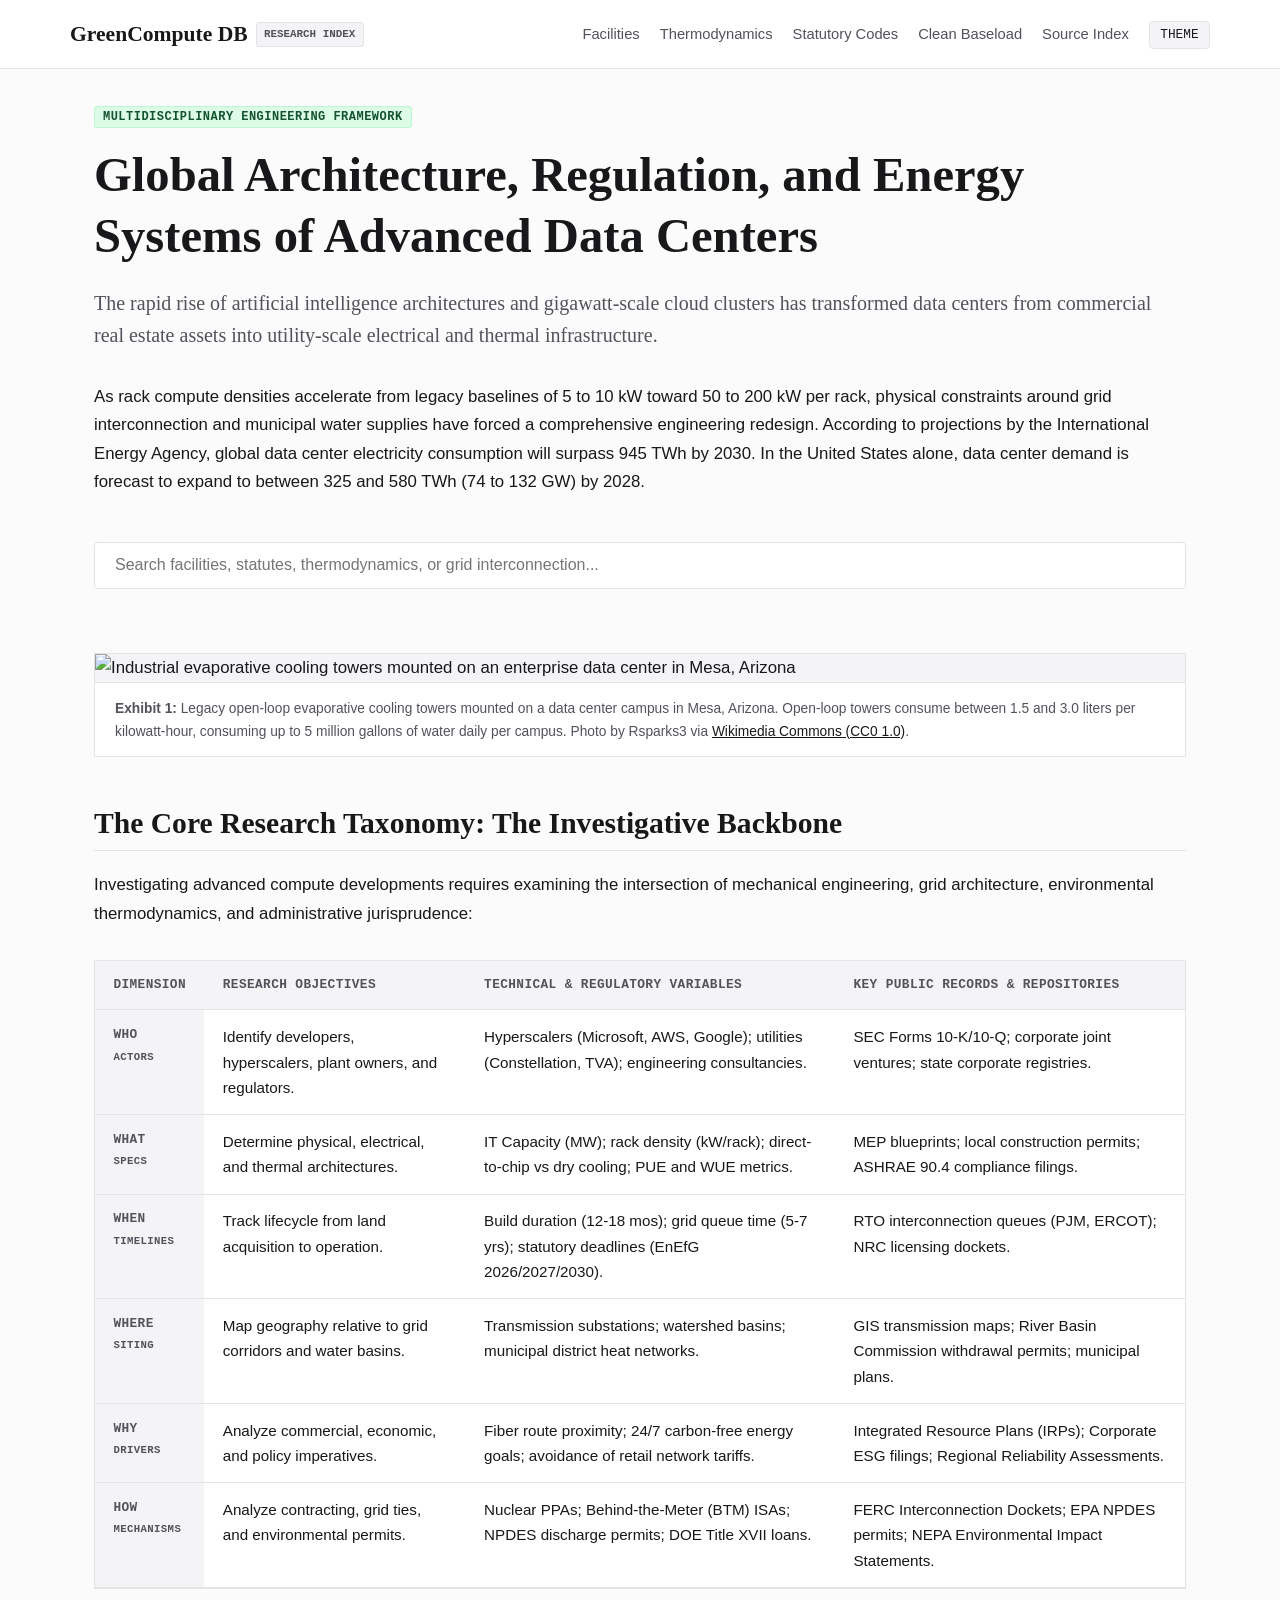
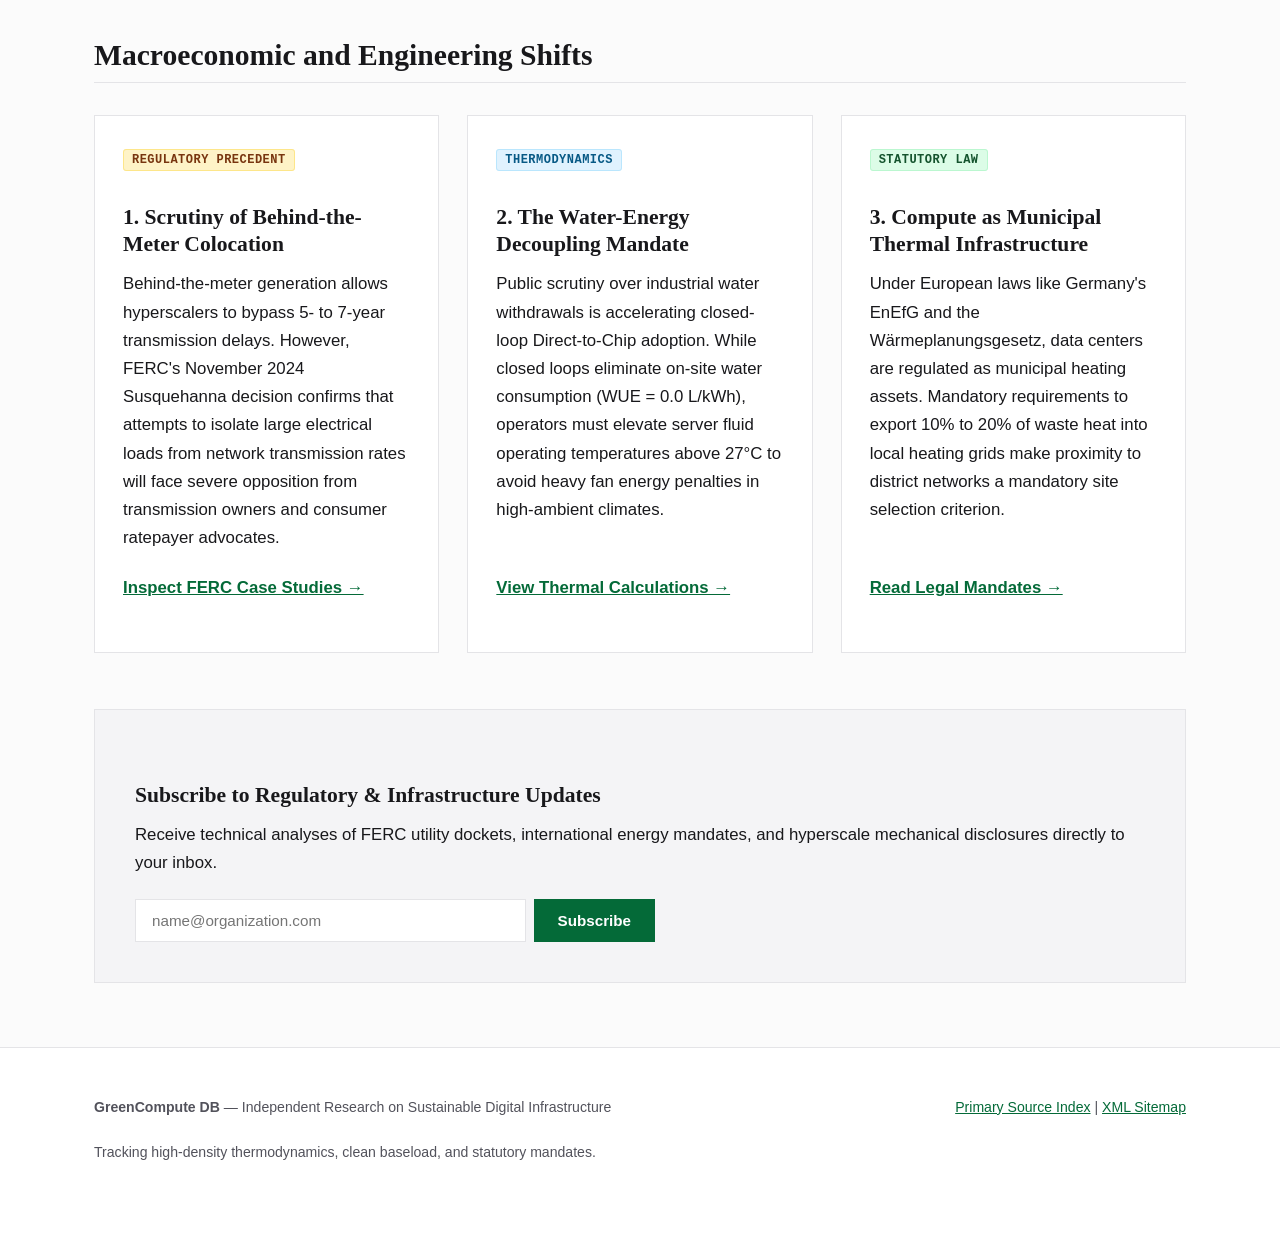
==== site/index.html @ 7fe13e4c "Import Gemini session 533c4962a18148c1: full transcript, code blocks, reconstructed site, evaluation" ====
<!DOCTYPE html>
<html lang="en">
<head>
  <meta charset="UTF-8">
  <meta name="viewport" content="width=device-width, initial-scale=1.0">
  <title>GreenCompute Research: Decarbonized Compute & Closed-Loop Benchmark</title>
  <meta name="description" content="Independent multidisciplinary research benchmark analyzing zero-water direct-to-chip cooling, renewable baseload PPAs, and statutory energy codes.">
  <link rel="canonical" href="https://sustainable-dc.pages.dev/">
  <link rel="stylesheet" href="styles.css">
  <script>
    (function(){
      const t = localStorage.getItem('theme') || (window.matchMedia('(prefers-color-scheme: dark)').matches ? 'dark' : 'light');
      document.documentElement.setAttribute('data-theme', t);
    })();
  </script>
</head>
<body>

  <header class="masthead">
    <div class="container masthead-inner">
      <a href="index.html" class="brand">GreenCompute DB <span class="brand-tag">Research Index</span></a>
      <nav class="main-nav">
        <ul>
          <li><a href="facilities.html">Facilities</a></li>
          <li><a href="cooling-tech.html">Thermodynamics</a></li>
          <li><a href="regulations.html">Statutory Codes</a></li>
          <li><a href="baseload-nuclear.html">Clean Baseload</a></li>
          <li><a href="sources.html">Source Index</a></li>
          <li><button class="theme-toggle-btn" id="theme-btn" aria-label="Toggle Theme">THEME</button></li>
        </ul>
      </nav>
    </div>
  </header>

  <main class="container">
    <section style="margin-top: 2rem;">
      <span class="badge badge-green">Multidisciplinary Engineering Framework</span>
      <h1>Global Architecture, Regulation, and Energy Systems of Advanced Data Centers</h1>
      <p class="lead">The rapid rise of artificial intelligence architectures and gigawatt-scale cloud clusters has transformed data centers from commercial real estate assets into utility-scale electrical and thermal infrastructure.</p>
      <p>As rack compute densities accelerate from legacy baselines of 5 to 10 kW toward 50 to 200 kW per rack, physical constraints around grid interconnection and municipal water supplies have forced a comprehensive engineering redesign. According to projections by the International Energy Agency, global data center electricity consumption will surpass 945 TWh by 2030. In the United States alone, data center demand is forecast to expand to between 325 and 580 TWh (74 to 132 GW) by 2028.</p>
    </section>

    <!-- Instant Client-Side Topic Search -->
    <input type="search" id="quick-search" class="search-input" placeholder="Search facilities, statutes, thermodynamics, or grid interconnection...">

    <!-- Exhibit 1: Verified Cooling Tower -->
    <figure class="media-figure">
      <img src="https://upload.wikimedia.org/wikipedia/commons/thumb/c/cf/Data_center_cooling_tower.jpg/1024px-Data_center_cooling_tower.jpg" alt="Industrial evaporative cooling towers mounted on an enterprise data center in Mesa, Arizona" loading="lazy">
      <figcaption class="media-caption">
        <strong>Exhibit 1:</strong> Legacy open-loop evaporative cooling towers mounted on a data center campus in Mesa, Arizona. Open-loop towers consume between 1.5 and 3.0 liters per kilowatt-hour, consuming up to 5 million gallons of water daily per campus. Photo by Rsparks3 via <a href="https://commons.wikimedia.org/wiki/File:Data_center_cooling_tower.jpg" target="_blank" rel="noopener">Wikimedia Commons (CC0 1.0)</a>.
      </figcaption>
    </figure>

    <h2>The Core Research Taxonomy: The Investigative Backbone</h2>
    <p>Investigating advanced compute developments requires examining the intersection of mechanical engineering, grid architecture, environmental thermodynamics, and administrative jurisprudence:</p>

    <div class="table-wrap">
      <table>
        <thead>
          <tr>
            <th scope="col">Dimension</th>
            <th scope="col">Research Objectives</th>
            <th scope="col">Technical & Regulatory Variables</th>
            <th scope="col">Key Public Records & Repositories</th>
          </tr>
        </thead>
        <tbody>
          <tr>
            <th scope="row"><strong>Who</strong><br><small>Actors</small></th>
            <td>Identify developers, hyperscalers, plant owners, and regulators.</td>
            <td>Hyperscalers (Microsoft, AWS, Google); utilities (Constellation, TVA); engineering consultancies.</td>
            <td>SEC Forms 10-K/10-Q; corporate joint ventures; state corporate registries.</td>
          </tr>
          <tr>
            <th scope="row"><strong>What</strong><br><small>Specs</small></th>
            <td>Determine physical, electrical, and thermal architectures.</td>
            <td>IT Capacity (MW); rack density (kW/rack); direct-to-chip vs dry cooling; PUE and WUE metrics.</td>
            <td>MEP blueprints; local construction permits; ASHRAE 90.4 compliance filings.</td>
          </tr>
          <tr>
            <th scope="row"><strong>When</strong><br><small>Timelines</small></th>
            <td>Track lifecycle from land acquisition to operation.</td>
            <td>Build duration (12-18 mos); grid queue time (5-7 yrs); statutory deadlines (EnEfG 2026/2027/2030).</td>
            <td>RTO interconnection queues (PJM, ERCOT); NRC licensing dockets.</td>
          </tr>
          <tr>
            <th scope="row"><strong>Where</strong><br><small>Siting</small></th>
            <td>Map geography relative to grid corridors and water basins.</td>
            <td>Transmission substations; watershed basins; municipal district heat networks.</td>
            <td>GIS transmission maps; River Basin Commission withdrawal permits; municipal plans.</td>
          </tr>
          <tr>
            <th scope="row"><strong>Why</strong><br><small>Drivers</small></th>
            <td>Analyze commercial, economic, and policy imperatives.</td>
            <td>Fiber route proximity; 24/7 carbon-free energy goals; avoidance of retail network tariffs.</td>
            <td>Integrated Resource Plans (IRPs); Corporate ESG filings; Regional Reliability Assessments.</td>
          </tr>
          <tr>
            <th scope="row"><strong>How</strong><br><small>Mechanisms</small></th>
            <td>Analyze contracting, grid ties, and environmental permits.</td>
            <td>Nuclear PPAs; Behind-the-Meter (BTM) ISAs; NPDES discharge permits; DOE Title XVII loans.</td>
            <td>FERC Interconnection Dockets; EPA NPDES permits; NEPA Environmental Impact Statements.</td>
          </tr>
        </tbody>
      </table>
    </div>

    <h2>Macroeconomic and Engineering Shifts</h2>
    <div class="editorial-grid" id="searchable-cards">
      <article class="article-card">
        <div>
          <span class="badge badge-amber">Regulatory Precedent</span>
          <h3>1. Scrutiny of Behind-the-Meter Colocation</h3>
          <p>Behind-the-meter generation allows hyperscalers to bypass 5- to 7-year transmission delays. However, FERC's November 2024 Susquehanna decision confirms that attempts to isolate large electrical loads from network transmission rates will face severe opposition from transmission owners and consumer ratepayer advocates.</p>
        </div>
        <p><a href="baseload-nuclear.html" style="color: var(--primary); font-weight: 600;">Inspect FERC Case Studies →</a></p>
      </article>

      <article class="article-card">
        <div>
          <span class="badge badge-blue">Thermodynamics</span>
          <h3>2. The Water-Energy Decoupling Mandate</h3>
          <p>Public scrutiny over industrial water withdrawals is accelerating closed-loop Direct-to-Chip adoption. While closed loops eliminate on-site water consumption (WUE = 0.0 L/kWh), operators must elevate server fluid operating temperatures above 27°C to avoid heavy fan energy penalties in high-ambient climates.</p>
        </div>
        <p><a href="cooling-tech.html" style="color: var(--primary); font-weight: 600;">View Thermal Calculations →</a></p>
      </article>

      <article class="article-card">
        <div>
          <span class="badge badge-green">Statutory Law</span>
          <h3>3. Compute as Municipal Thermal Infrastructure</h3>
          <p>Under European laws like Germany's EnEfG and the Wärmeplanungsgesetz, data centers are regulated as municipal heating assets. Mandatory requirements to export 10% to 20% of waste heat into local heating grids make proximity to district networks a mandatory site selection criterion.</p>
        </div>
        <p><a href="regulations.html" style="color: var(--primary); font-weight: 600;">Read Legal Mandates →</a></p>
      </article>
    </div>

    <section class="signup-box">
      <h3>Subscribe to Regulatory & Infrastructure Updates</h3>
      <p>Receive technical analyses of FERC utility dockets, international energy mandates, and hyperscale mechanical disclosures directly to your inbox.</p>
      <form id="newsletter-form" class="signup-flex">
        <input type="hidden" name="source" value="index_hero">
        <input type="email" id="subscriber-email" class="signup-input" placeholder="name@organization.com" required>
        <button type="submit" id="subscribe-btn" class="signup-btn">Subscribe</button>
      </form>
      <p id="form-msg" style="display: none; margin-top: 0.75rem; font-family: var(--font-mono); font-size: 0.85rem;"></p>
    </section>
  </main>

  <footer class="mastfoot">
    <div class="container" style="display: flex; justify-content: space-between; flex-wrap: wrap; gap: 2rem;">
      <div>
        <p><strong>GreenCompute DB</strong> — Independent Research on Sustainable Digital Infrastructure</p>
        <p>Tracking high-density thermodynamics, clean baseload, and statutory mandates.</p>
      </div>
      <div>
        <p><a href="sources.html" style="color: var(--primary);">Primary Source Index</a> | <a href="sitemap.xml" style="color: var(--primary);">XML Sitemap</a></p>
      </div>
    </div>
  </footer>

  <script>
    // Theme Engine
    const themeBtn = document.getElementById('theme-btn');
    themeBtn.addEventListener('click', () => {
      const nextTheme = document.documentElement.getAttribute('data-theme') === 'dark' ? 'light' : 'dark';
      document.documentElement.setAttribute('data-theme', nextTheme);
      localStorage.setItem('theme', nextTheme);
    });

    // Realtime Search
    document.getElementById('quick-search').addEventListener('input', (e) => {
      const q = e.target.value.toLowerCase();
      document.querySelectorAll('#searchable-cards article').forEach(card => {
        card.style.display = card.innerText.toLowerCase().includes(q) ? 'flex' : 'none';
      });
    });

    // Form Submitter
    const form = document.getElementById('newsletter-form');
    const msgEl = document.getElementById('form-msg');
    const btn = document.getElementById('subscribe-btn');

    form.addEventListener('submit', async (e) => {
      e.preventDefault();
      btn.disabled = true;
      btn.innerText = 'Submitting...';
      msgEl.style.display = 'none';

      try {
        const res = await fetch('/api/subscribe', {
          method: 'POST',
          headers: { 'Content-Type': 'application/json' },
          body: JSON.stringify({ email: document.getElementById('subscriber-email').value, source: 'index' })
        });
        const data = await res.json();
        msgEl.style.display = 'block';
        msgEl.style.color = data.success ? 'var(--primary)' : 'red';
        msgEl.innerText = data.message;
        if (data.success) form.reset();
      } catch (err) {
        msgEl.style.display = 'block';
        msgEl.style.color = 'red';
        msgEl.innerText = 'Network error communicating with Cloudflare edge worker.';
      } finally {
        btn.disabled = false;
        btn.innerText = 'Subscribe';
      }
    });
  </script>
</body>
</html>
---- site/styles.css ----
:root {
  --font-serif: "Charter", "Bitstream Charter", "Sitka Text", Cambria, Georgia, serif;
  --font-sans: -apple-system, BlinkMacSystemFont, "Segoe UI", Roboto, "Helvetica Neue", Arial, sans-serif;
  --font-mono: ui-monospace, "SF Mono", Menlo, Consolas, monospace;
  
  --bg-canvas: #fbfbfb;
  --bg-surface: #ffffff;
  --bg-subtle: #f4f4f6;
  --border-color: #e4e4e7;
  
  --text-main: #18181b;
  --text-muted: #52525b;
  --primary: #046a38;
  --primary-hover: #03542c;
  
  --shadow-sm: 0 1px 2px 0 rgb(0 0 0 / 0.05);
}

[data-theme="dark"] {
  --bg-canvas: #0a0a0c;
  --bg-surface: #141418;
  --bg-subtle: #1c1c22;
  --border-color: #27272f;
  
  --text-main: #f4f4f5;
  --text-muted: #a1a1aa;
  --primary: #22c55e;
  --primary-hover: #4ade80;
}

*, *::before, *::after { box-sizing: border-box; margin: 0; padding: 0; }
body { font-family: var(--font-sans); background-color: var(--bg-canvas); color: var(--text-main); line-height: 1.68; font-size: 1.05rem; }
.container { width: 100%; max-width: 1140px; margin: 0 auto; padding: 0 1.5rem; }

header.masthead { border-bottom: 1px solid var(--border-color); background-color: var(--bg-surface); position: sticky; top: 0; z-index: 100; }
.masthead-inner { display: flex; justify-content: space-between; align-items: center; padding: 1rem 0; }
.brand { font-family: var(--font-serif); font-size: 1.35rem; font-weight: 700; color: var(--text-main); text-decoration: none; display: flex; align-items: center; gap: 0.5rem; }
.brand-tag { font-family: var(--font-mono); font-size: 0.68rem; text-transform: uppercase; background: var(--bg-subtle); padding: 0.15rem 0.45rem; border-radius: 3px; color: var(--text-muted); border: 1px solid var(--border-color); }

nav.main-nav ul { display: flex; list-style: none; gap: 1.25rem; align-items: center; }
nav.main-nav a { color: var(--text-muted); text-decoration: none; font-size: 0.92rem; font-weight: 500; }
nav.main-nav a:hover, nav.main-nav a.active { color: var(--text-main); font-weight: 600; }

.theme-toggle-btn { background: var(--bg-subtle); border: 1px solid var(--border-color); border-radius: 4px; color: var(--text-main); cursor: pointer; padding: 0.35rem 0.65rem; font-size: 0.8rem; font-family: var(--font-mono); }

h1, h2, h3, h4 { font-family: var(--font-serif); color: var(--text-main); line-height: 1.25; }
h1 { font-size: clamp(2.2rem, 3.8vw, 3.1rem); font-weight: 700; margin: 1rem 0 1.25rem; }
h2 { font-size: 1.85rem; font-weight: 700; margin: 3rem 0 1.25rem; padding-bottom: 0.5rem; border-bottom: 1px solid var(--border-color); }
h3 { font-size: 1.35rem; font-weight: 600; margin: 2rem 0 0.75rem; }
p { margin-bottom: 1.35rem; }
.lead { font-size: 1.25rem; line-height: 1.6; color: var(--text-muted); margin-bottom: 2rem; font-family: var(--font-serif); }

.badge { font-family: var(--font-mono); font-size: 0.75rem; font-weight: 600; text-transform: uppercase; letter-spacing: 0.04em; padding: 0.2rem 0.5rem; border-radius: 3px; border: 1px solid transparent; }
.badge-green { background: #dcfce7; color: #14532d; border-color: #bbf7d0; }
.badge-blue { background: #e0f2fe; color: #075985; border-color: #bae6fd; }
.badge-amber { background: #fef3c7; color: #78350f; border-color: #fde68a; }

[data-theme="dark"] .badge-green { background: #052e16; color: #86efac; border-color: #14532d; }
[data-theme="dark"] .badge-blue { background: #082f49; color: #7dd3fc; border-color: #0c4a6e; }
[data-theme="dark"] .badge-amber { background: #451a03; color: #fde68a; border-color: #78350f; }

.table-wrap { overflow-x: auto; margin: 2rem 0 2.5rem; border: 1px solid var(--border-color); background: var(--bg-surface); }
table { width: 100%; border-collapse: collapse; text-align: left; font-size: 0.95rem; }
th, td { padding: 0.85rem 1.15rem; border-bottom: 1px solid var(--border-color); vertical-align: top; }
th { font-family: var(--font-mono); font-size: 0.8rem; text-transform: uppercase; letter-spacing: 0.03em; background-color: var(--bg-subtle); color: var(--text-muted); }
tbody tr:hover { background-color: var(--bg-subtle); }

figure.media-figure { margin: 2.5rem 0; border: 1px solid var(--border-color); background: var(--bg-surface); }
figure.media-figure img { width: 100%; height: auto; max-height: 480px; object-fit: cover; display: block; background-color: var(--bg-subtle); }
figcaption.media-caption { padding: 0.85rem 1.25rem; font-size: 0.86rem; color: var(--text-muted); border-top: 1px solid var(--border-color); background: var(--bg-surface); }
figcaption.media-caption a { color: var(--text-main); text-decoration: underline; }

.editorial-grid { display: grid; grid-template-columns: repeat(auto-fit, minmax(320px, 1fr)); gap: 1.75rem; margin: 2rem 0; }
.article-card { background: var(--bg-surface); border: 1px solid var(--border-color); padding: 1.75rem; display: flex; flex-direction: column; justify-content: space-between; }

/* Semantic CSS Mathematical Formula Box */
.formula-container { background: var(--bg-surface); border: 1px solid var(--border-color); padding: 1.75rem; margin: 2rem 0; display: flex; flex-direction: column; gap: 1.25rem; }
.formula-row { display: flex; align-items: center; gap: 1rem; font-family: var(--font-serif); font-size: 1.2rem; flex-wrap: wrap; }
.formula-name { font-weight: 700; min-width: 80px; font-family: var(--font-mono); color: var(--primary); }
.fraction { display: inline-flex; flex-direction: column; vertical-align: middle; text-align: center; padding: 0 0.5rem; }
.numerator { border-bottom: 2px solid var(--text-main); padding-bottom: 4px; font-size: 1rem; }
.denominator { padding-top: 4px; font-size: 1rem; }

.tool-box { border: 1px solid var(--border-color); background: var(--bg-surface); padding: 2.25rem; margin: 2.5rem 0; }
.slider-unit { margin-bottom: 1.5rem; }
.slider-unit label { display: flex; justify-content: space-between; font-family: var(--font-mono); font-size: 0.9rem; margin-bottom: 0.5rem; font-weight: 600; }
input[type="range"] { width: 100%; accent-color: var(--primary); }
.tool-metrics { display: grid; grid-template-columns: repeat(auto-fit, minmax(200px, 1fr)); gap: 1.25rem; border-top: 1px solid var(--border-color); padding-top: 1.5rem; margin-top: 1.5rem; }
.metric-card { background: var(--bg-subtle); padding: 1.25rem; border-left: 2px solid var(--primary); }
.metric-num { font-family: var(--font-mono); font-size: 1.85rem; font-weight: 700; color: var(--text-main); display: block; }
.metric-desc { font-size: 0.85rem; color: var(--text-muted); }

.search-input { width: 100%; padding: 0.85rem 1.25rem; border: 1px solid var(--border-color); border-radius: 4px; background: var(--bg-surface); color: var(--text-main); font-size: 1rem; margin: 1.5rem 0; font-family: var(--font-sans); }
.signup-box { background: var(--bg-subtle); border: 1px solid var(--border-color); padding: 2.5rem; margin: 3.5rem 0; }
.signup-flex { display: flex; gap: 0.5rem; max-width: 520px; margin-top: 1.25rem; }
.signup-input { flex-grow: 1; padding: 0.75rem 1rem; border: 1px solid var(--border-color); background: var(--bg-surface); color: var(--text-main); font-size: 0.95rem; }
.signup-btn { padding: 0.75rem 1.5rem; background: var(--primary); color: #ffffff; border: none; font-weight: 600; cursor: pointer; font-size: 0.95rem; }
.signup-btn:hover { background: var(--primary-hover); }

footer.mastfoot { border-top: 1px solid var(--border-color); background: var(--bg-surface); padding: 3rem 0; margin-top: 4rem; font-size: 0.88rem; color: var(--text-muted); }
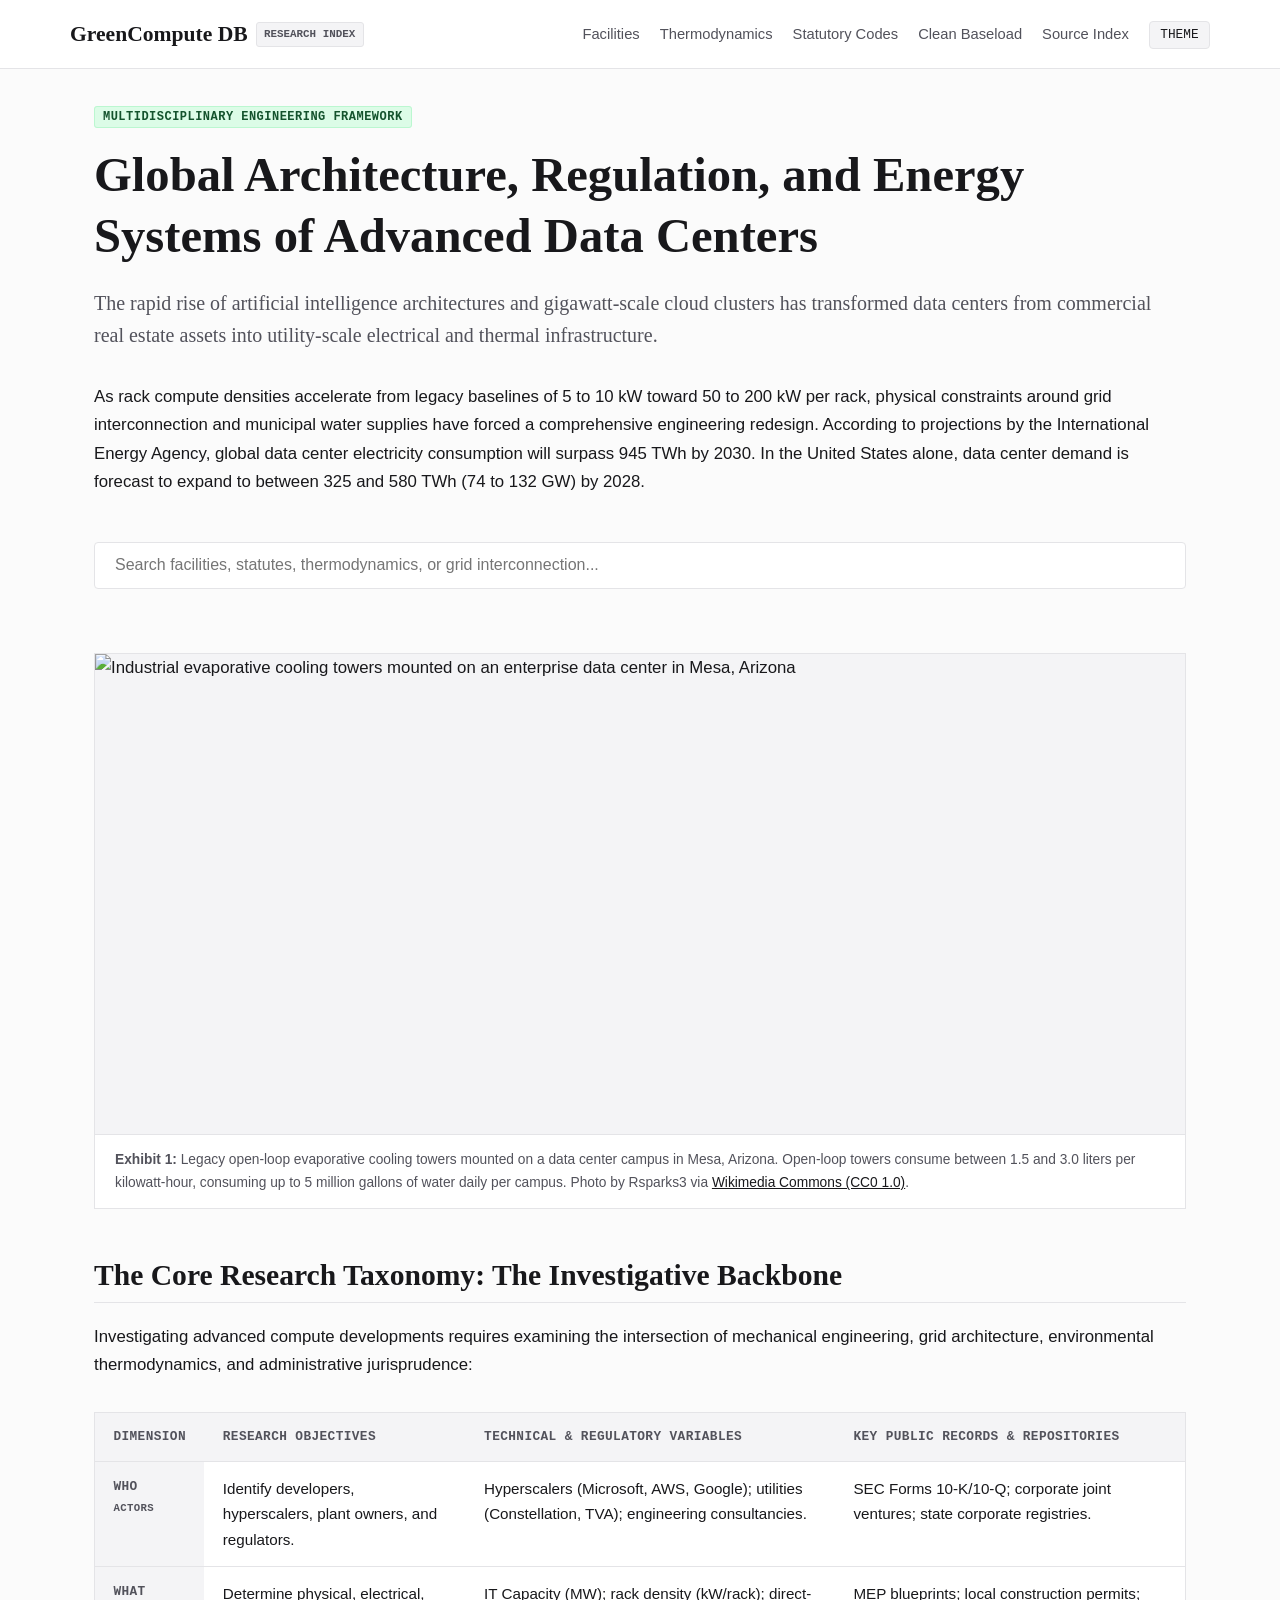
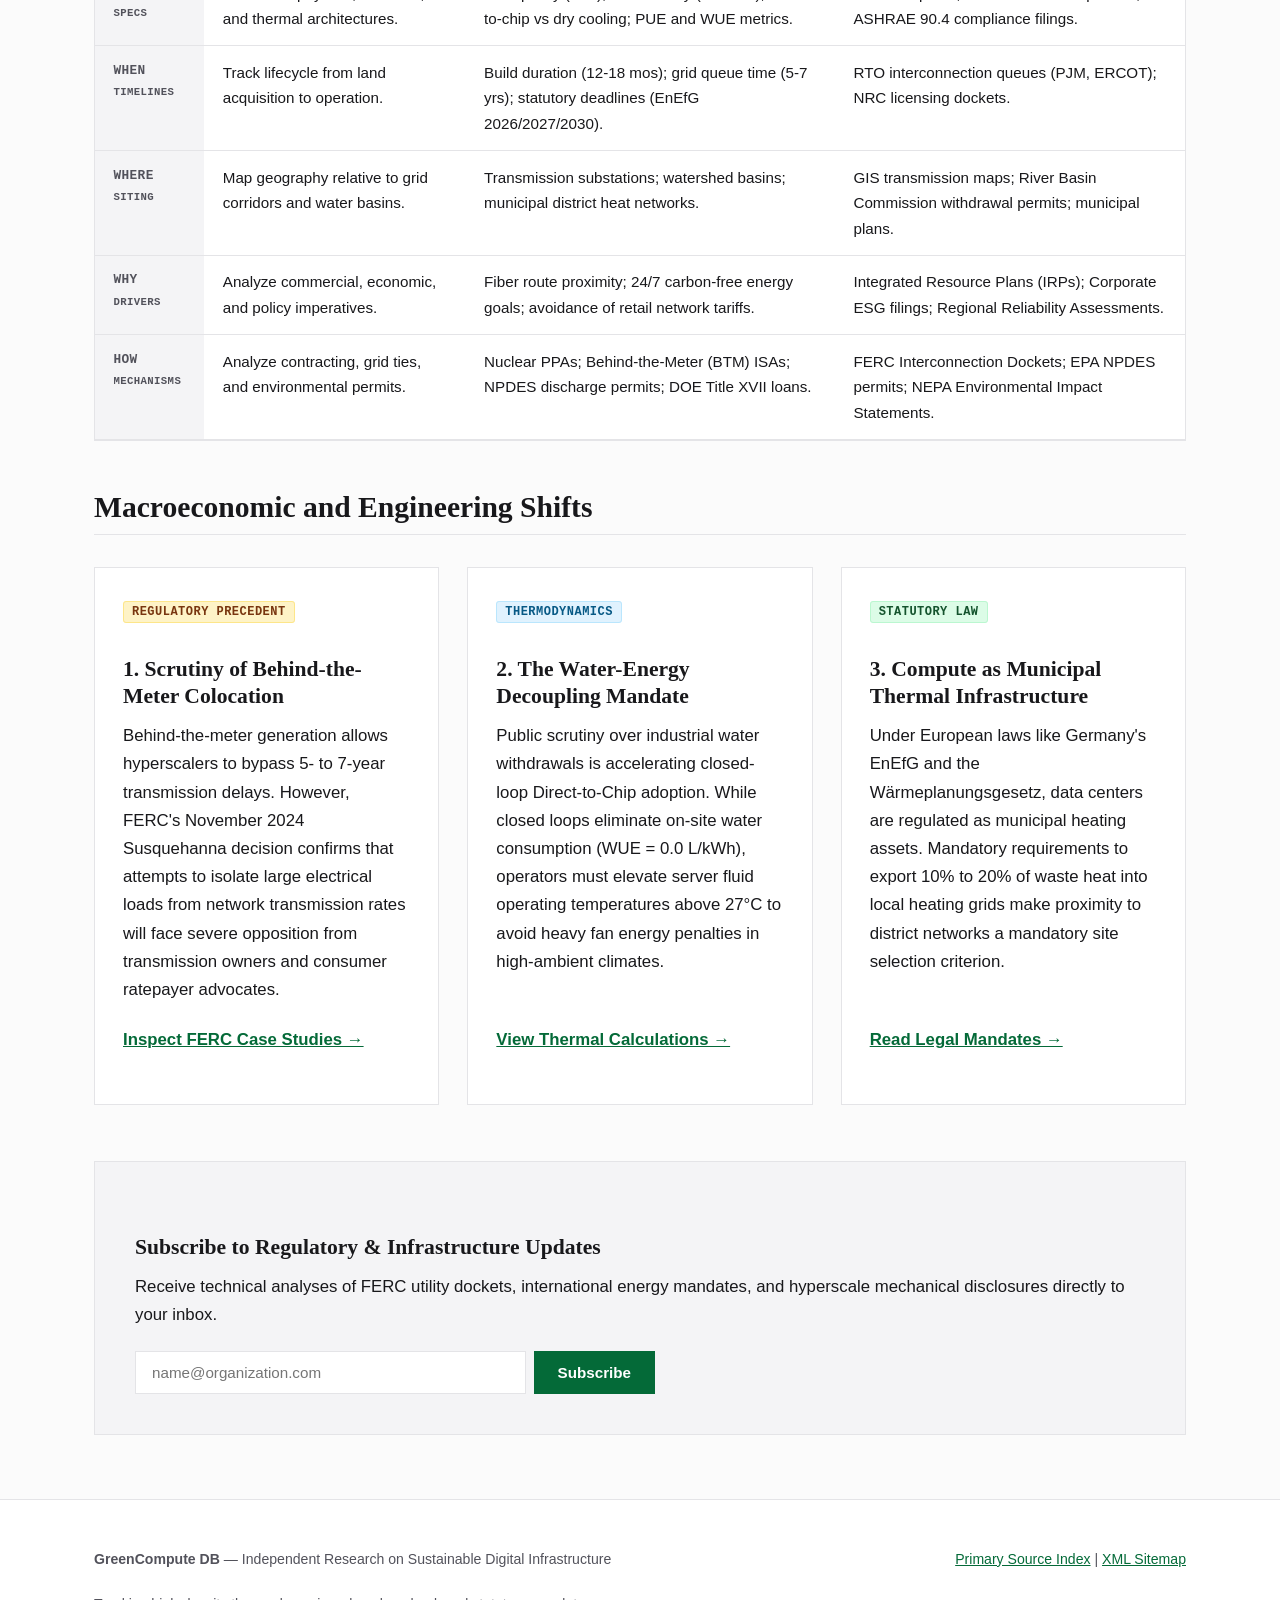
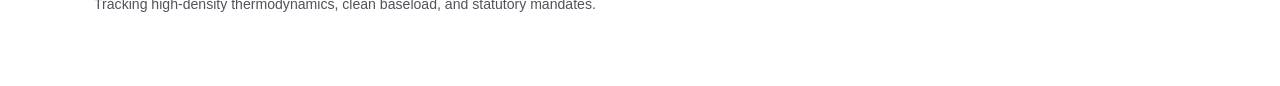
==== commit 21f48105: "Re-evaluation pass: fix broken Wikimedia images, canonical domain, feed.xml, footer newsletters, JSO" ====
--- a/site/index.html
+++ b/site/index.html
@@ -5,8 +5,39 @@
   <meta name="viewport" content="width=device-width, initial-scale=1.0">
   <title>GreenCompute Research: Decarbonized Compute & Closed-Loop Benchmark</title>
   <meta name="description" content="Independent multidisciplinary research benchmark analyzing zero-water direct-to-chip cooling, renewable baseload PPAs, and statutory energy codes.">
-  <link rel="canonical" href="https://sustainable-dc.pages.dev/">
+  <link rel="canonical" href="https://greencompute-site.travis-097.workers.dev/">
+  <link rel="alternate" type="application/rss+xml" title="GreenCompute Research Feed" href="/feed.xml">
+  <meta property="og:type" content="website">
+  <meta property="og:title" content="GreenCompute Research: Decarbonized Compute & Closed-Loop Benchmark">
+  <meta property="og:description" content="Independent multidisciplinary research benchmark analyzing zero-water direct-to-chip cooling, renewable baseload PPAs, and statutory energy codes.">
+  <meta property="og:url" content="https://greencompute-site.travis-097.workers.dev/">
+  <meta name="twitter:card" content="summary">
   <link rel="stylesheet" href="styles.css">
+  <script type="application/ld+json">
+  {
+    "@context": "https://schema.org",
+    "@type": "WebSite",
+    "name": "GreenCompute DB",
+    "url": "https://greencompute-site.travis-097.workers.dev/",
+    "description": "Independent multidisciplinary research benchmark analyzing zero-water direct-to-chip cooling, renewable baseload PPAs, and statutory energy codes.",
+    "publisher": {
+      "@type": "Organization",
+      "name": "GreenCompute Research",
+      "url": "https://greencompute-site.travis-097.workers.dev/"
+    }
+  }
+  </script>
+  <script type="application/ld+json">
+  {
+    "@context": "https://schema.org",
+    "@type": "TechArticle",
+    "headline": "Global Architecture, Regulation, and Energy Systems of Advanced Data Centers",
+    "datePublished": "2026-09-02",
+    "description": "Independent research on decarbonized digital infrastructure: zero-water cooling, renewable baseload, and statutory energy codes.",
+    "mainEntityOfPage": "https://greencompute-site.travis-097.workers.dev/",
+    "publisher": { "@type": "Organization", "name": "GreenCompute Research" }
+  }
+  </script>
   <script>
     (function(){
       const t = localStorage.getItem('theme') || (window.matchMedia('(prefers-color-scheme: dark)').matches ? 'dark' : 'light');
@@ -45,7 +76,7 @@
 
     <!-- Exhibit 1: Verified Cooling Tower -->
     <figure class="media-figure">
-      <img src="https://upload.wikimedia.org/wikipedia/commons/thumb/c/cf/Data_center_cooling_tower.jpg/1024px-Data_center_cooling_tower.jpg" alt="Industrial evaporative cooling towers mounted on an enterprise data center in Mesa, Arizona" loading="lazy">
+      <img src="https://upload.wikimedia.org/wikipedia/commons/thumb/2/25/Data_center_cooling_tower.jpg/1280px-Data_center_cooling_tower.jpg" alt="Industrial evaporative cooling towers mounted on an enterprise data center in Mesa, Arizona" loading="lazy" width="1280" height="960">
       <figcaption class="media-caption">
         <strong>Exhibit 1:</strong> Legacy open-loop evaporative cooling towers mounted on a data center campus in Mesa, Arizona. Open-loop towers consume between 1.5 and 3.0 liters per kilowatt-hour, consuming up to 5 million gallons of water daily per campus. Photo by Rsparks3 via <a href="https://commons.wikimedia.org/wiki/File:Data_center_cooling_tower.jpg" target="_blank" rel="noopener">Wikimedia Commons (CC0 1.0)</a>.
       </figcaption>
--- a/site/styles.css
+++ b/site/styles.css
@@ -97,4 +97,13 @@
 .signup-btn { padding: 0.75rem 1.5rem; background: var(--primary); color: #ffffff; border: none; font-weight: 600; cursor: pointer; font-size: 0.95rem; }
 .signup-btn:hover { background: var(--primary-hover); }
 
-footer.mastfoot { border-top: 1px solid var(--border-color); background: var(--bg-surface); padding: 3rem 0; margin-top: 4rem; font-size: 0.88rem; color: var(--text-muted); }+footer.mastfoot { border-top: 1px solid var(--border-color); background: var(--bg-surface); padding: 3rem 0; margin-top: 4rem; font-size: 0.88rem; color: var(--text-muted); }
+
+/* Footer newsletter (all pages) */
+.footer-signup { margin-top: 1.5rem; max-width: 520px; }
+.footer-signup label { display: block; margin-bottom: 0.5rem; color: var(--text-main); font-weight: 600; }
+.footer-signup-flex { display: flex; gap: 0.5rem; }
+.footer-signup .signup-input { flex-grow: 1; padding: 0.6rem 0.9rem; border: 1px solid var(--border-color); background: var(--bg-surface); color: var(--text-main); font-size: 0.9rem; }
+.footer-signup .signup-btn { padding: 0.6rem 1.2rem; background: var(--primary); color: #ffffff; border: none; font-weight: 600; cursor: pointer; font-size: 0.9rem; }
+.footer-signup .signup-btn:hover { background: var(--primary-hover); }
+.footer-msg { display: block; margin-top: 0.6rem; font-family: var(--font-mono); font-size: 0.8rem; }
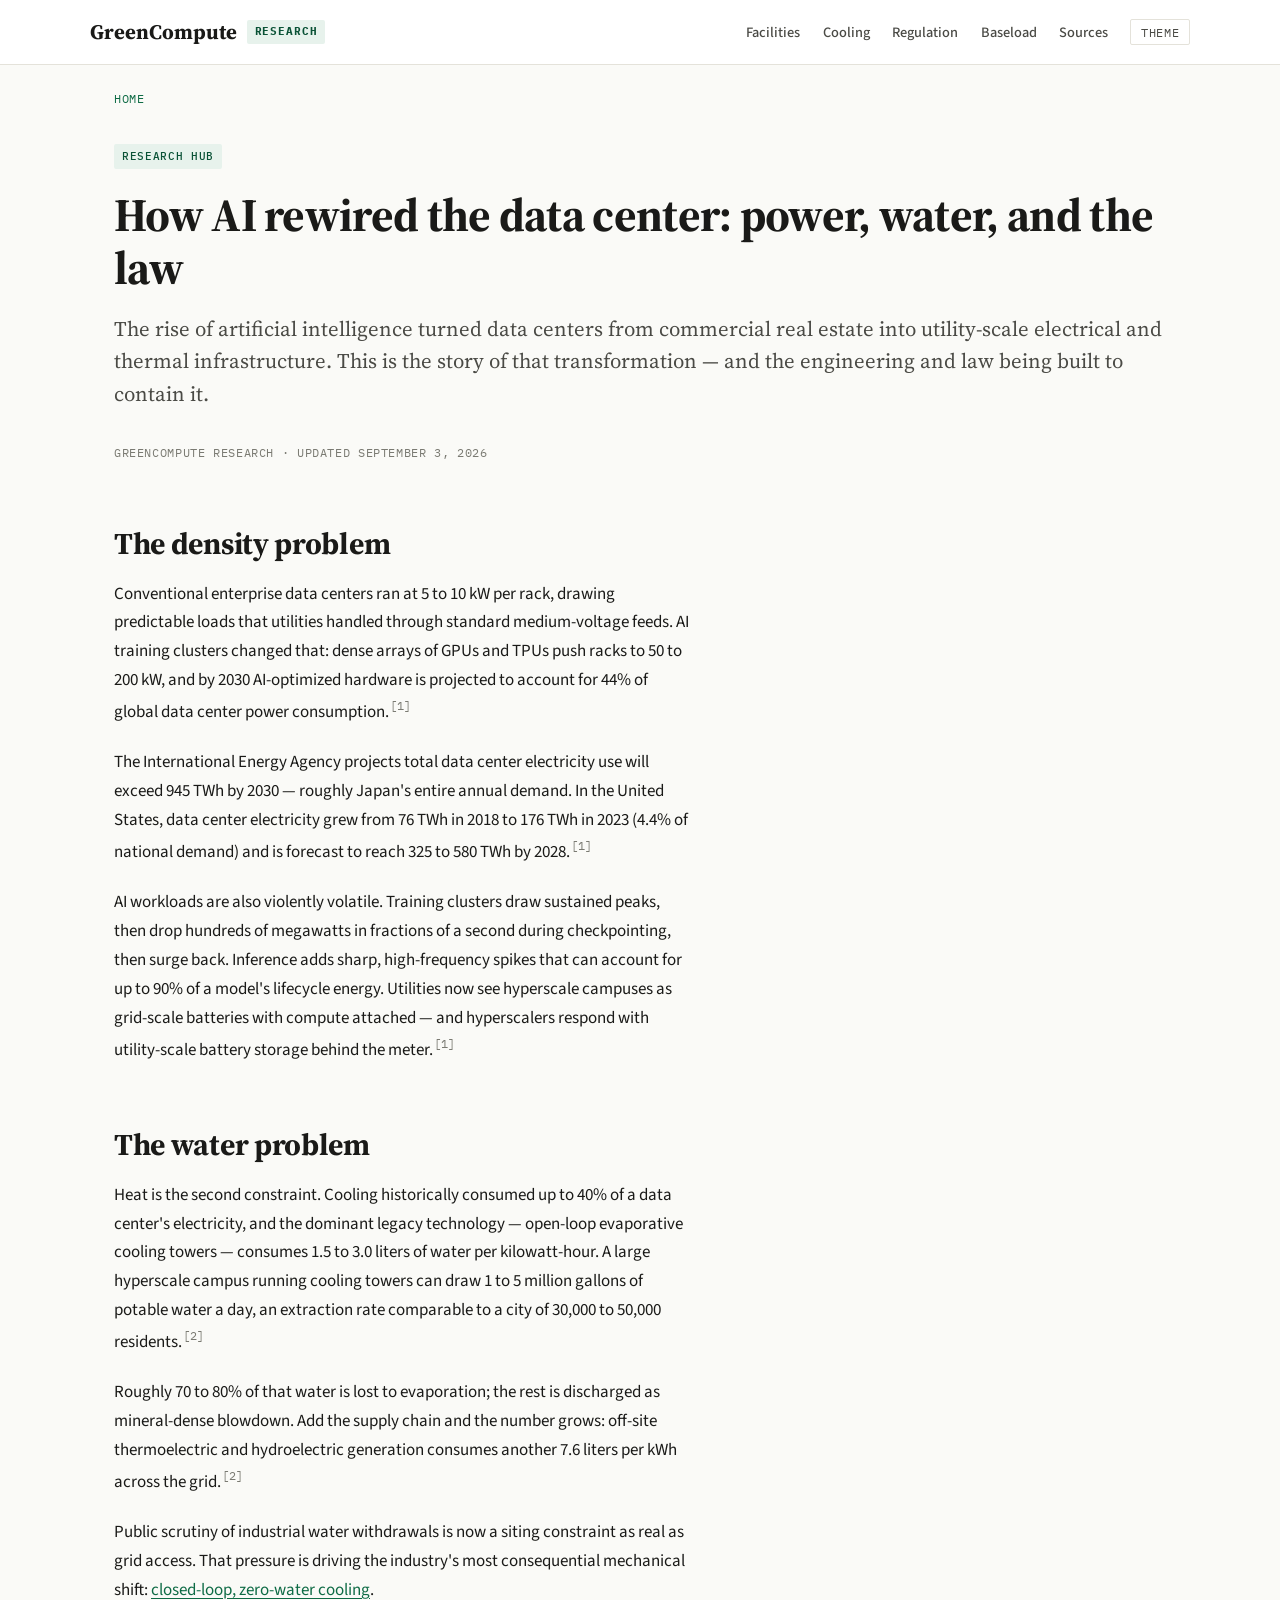
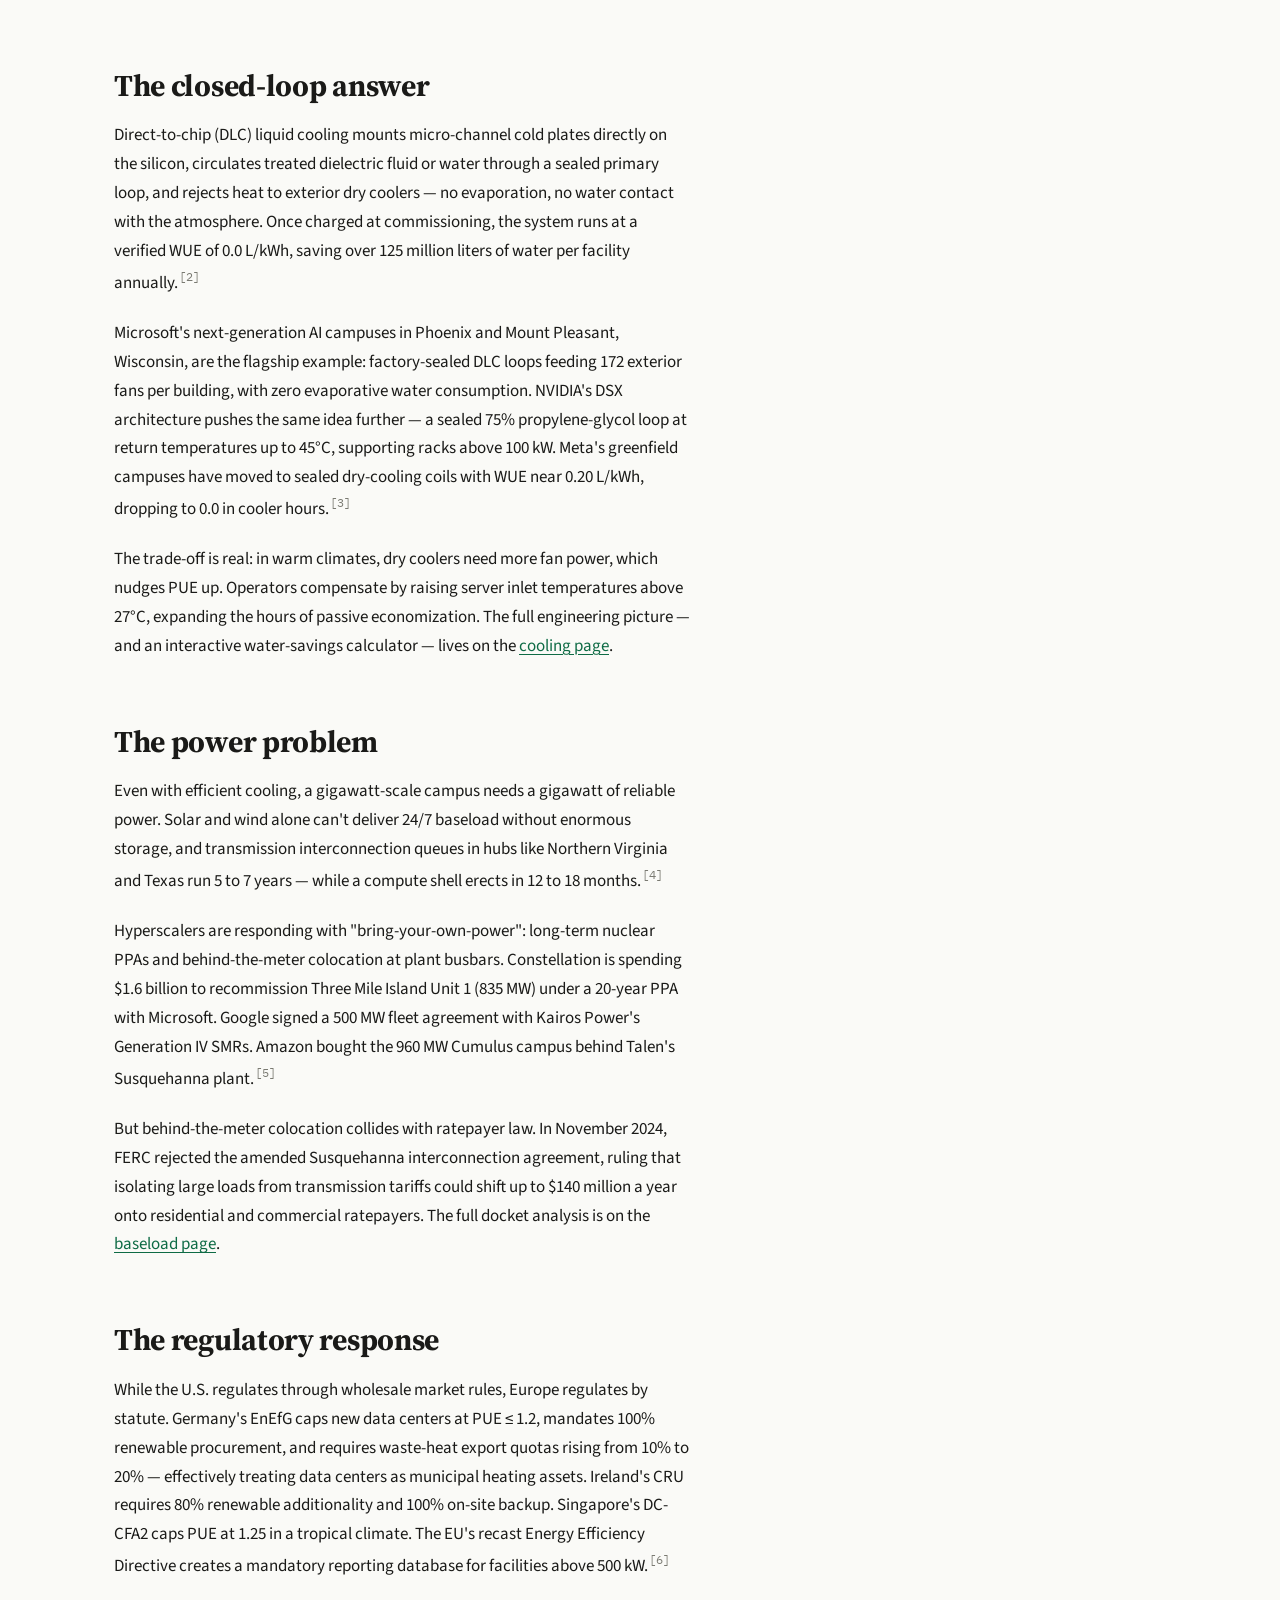
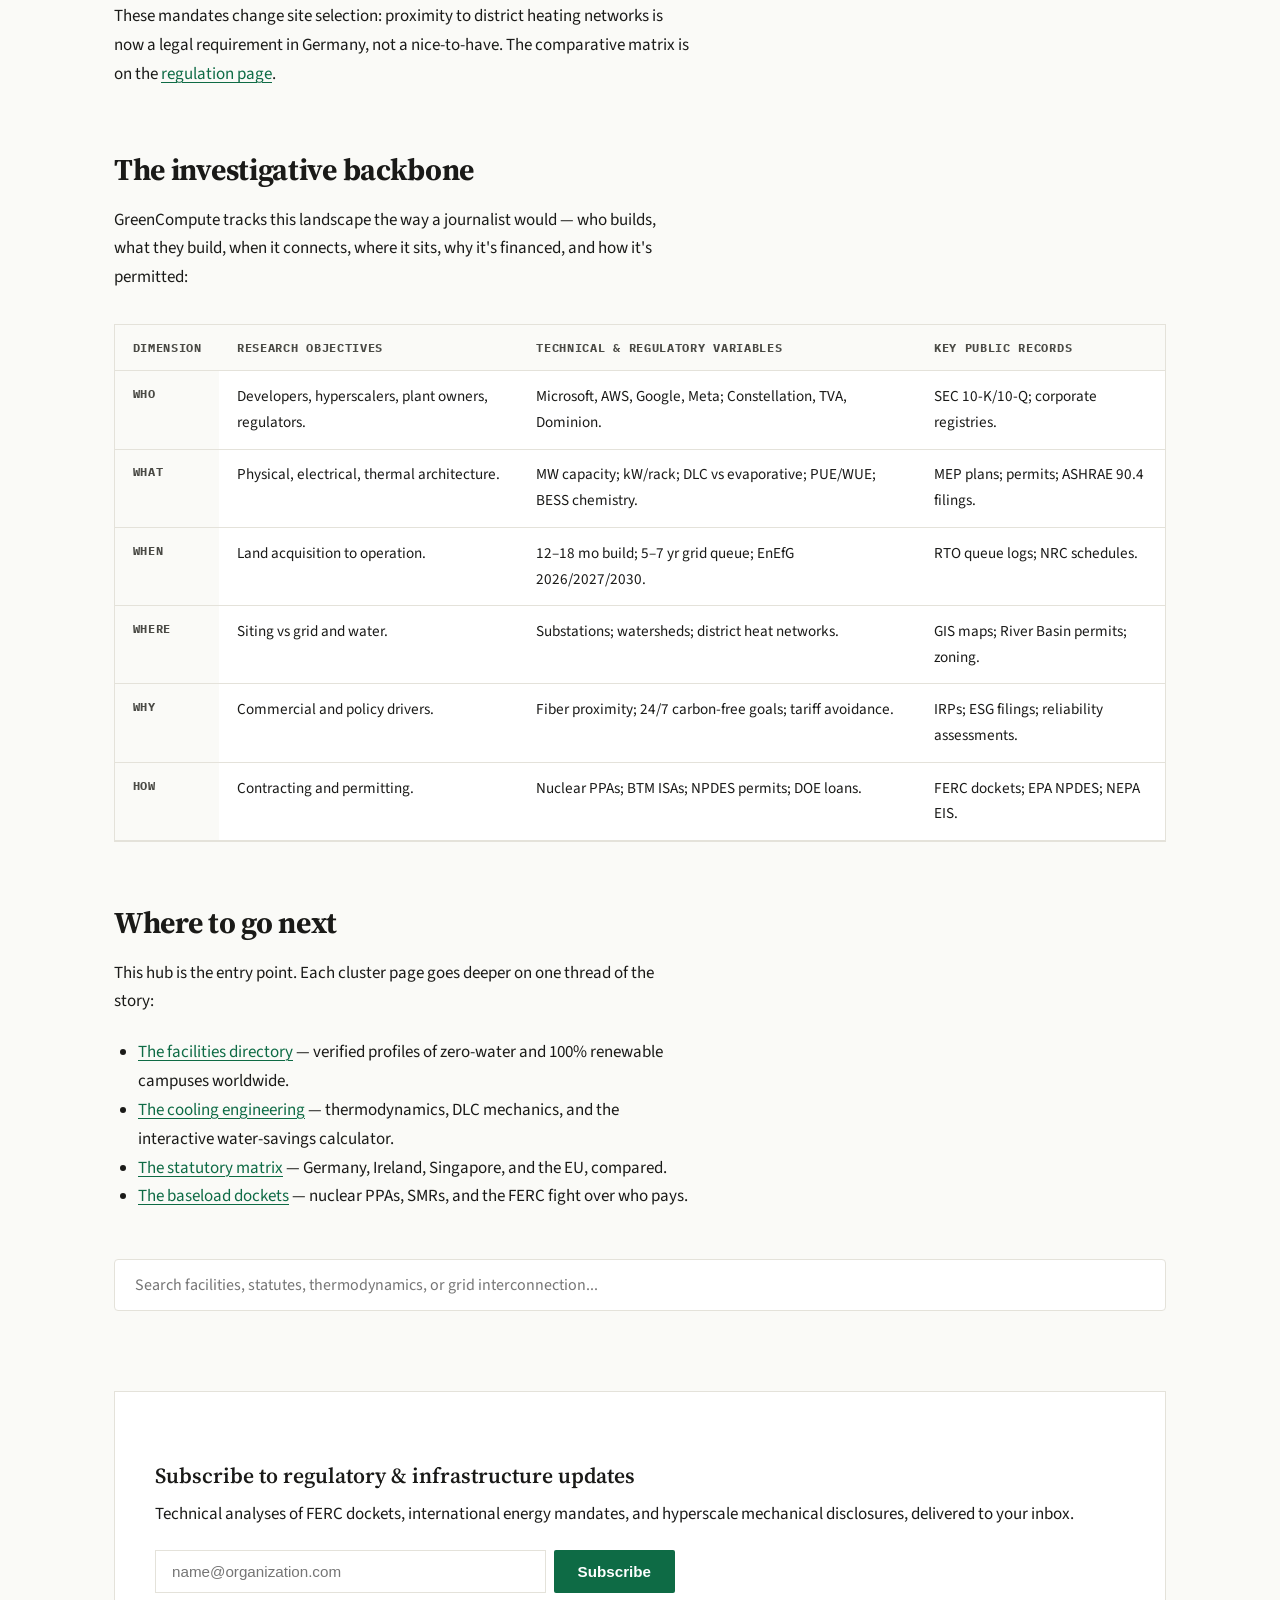
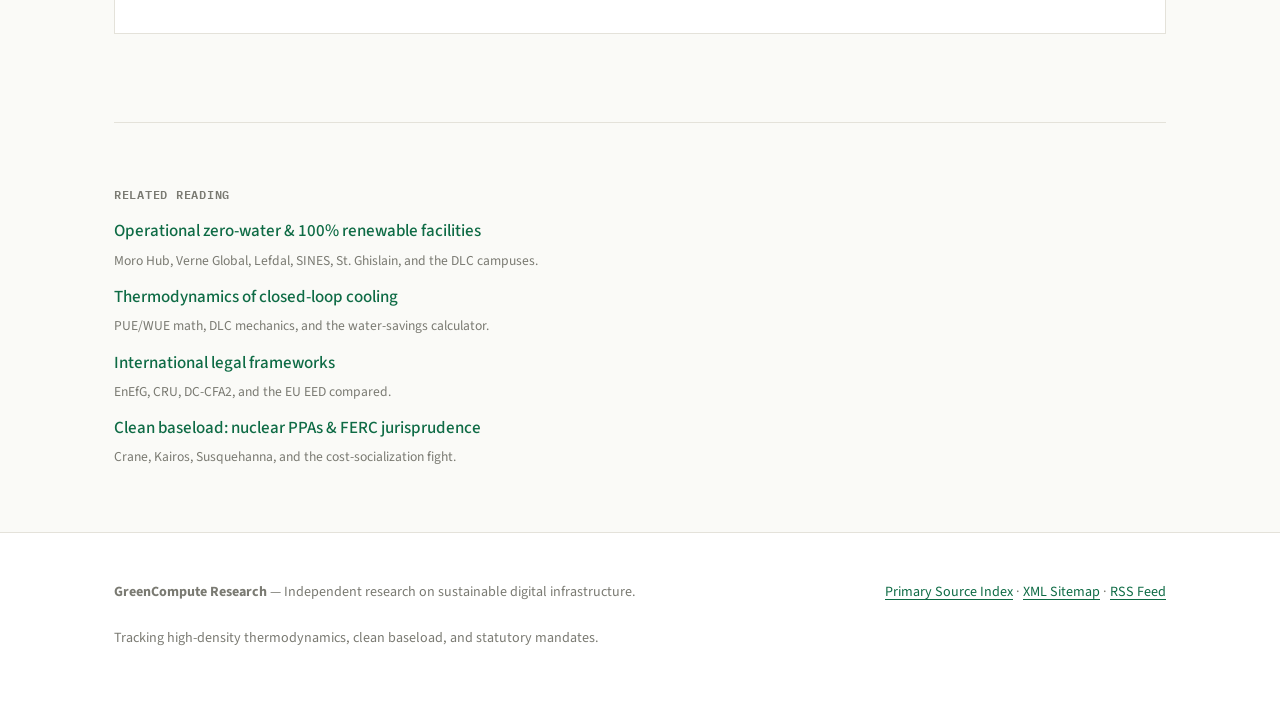
==== commit d16c8d07: "Rebuild site as editorial narrative: research hub with inline citations, annotated source index, res" ====
--- a/site/index.html
+++ b/site/index.html
@@ -3,36 +3,36 @@
 <head>
   <meta charset="UTF-8">
   <meta name="viewport" content="width=device-width, initial-scale=1.0">
-  <title>GreenCompute Research: Decarbonized Compute & Closed-Loop Benchmark</title>
-  <meta name="description" content="Independent multidisciplinary research benchmark analyzing zero-water direct-to-chip cooling, renewable baseload PPAs, and statutory energy codes.">
+  <title>GreenCompute Research: How AI Rewired the Data Center</title>
+  <meta name="description" content="Independent research on decarbonized digital infrastructure: zero-water direct-to-chip cooling, renewable and nuclear baseload PPAs, and the statutory codes reshaping where and how data centers are built.">
   <link rel="canonical" href="https://greencompute-site.travis-097.workers.dev/">
   <link rel="alternate" type="application/rss+xml" title="GreenCompute Research Feed" href="/feed.xml">
   <meta property="og:type" content="website">
-  <meta property="og:title" content="GreenCompute Research: Decarbonized Compute & Closed-Loop Benchmark">
-  <meta property="og:description" content="Independent multidisciplinary research benchmark analyzing zero-water direct-to-chip cooling, renewable baseload PPAs, and statutory energy codes.">
+  <meta property="og:title" content="GreenCompute Research: How AI Rewired the Data Center">
+  <meta property="og:description" content="Independent research on decarbonized digital infrastructure: zero-water cooling, clean baseload, and the laws reshaping compute.">
   <meta property="og:url" content="https://greencompute-site.travis-097.workers.dev/">
   <meta name="twitter:card" content="summary">
   <link rel="stylesheet" href="styles.css">
+  <link rel="preconnect" href="https://fonts.googleapis.com">
+  <link rel="preconnect" href="https://fonts.gstatic.com" crossorigin>
+  <link href="https://fonts.googleapis.com/css2?family=Source+Serif+4:opsz,wght@8..60,400;8..60,600;8..60,700&family=Source+Sans+3:wght@400;500;600&family=IBM+Plex+Mono:wght@400;500&display=swap" rel="stylesheet">
   <script type="application/ld+json">
   {
     "@context": "https://schema.org",
     "@type": "WebSite",
-    "name": "GreenCompute DB",
+    "name": "GreenCompute Research",
     "url": "https://greencompute-site.travis-097.workers.dev/",
-    "description": "Independent multidisciplinary research benchmark analyzing zero-water direct-to-chip cooling, renewable baseload PPAs, and statutory energy codes.",
-    "publisher": {
-      "@type": "Organization",
-      "name": "GreenCompute Research",
-      "url": "https://greencompute-site.travis-097.workers.dev/"
-    }
+    "description": "Independent research on decarbonized digital infrastructure: zero-water cooling, clean baseload, and statutory energy codes.",
+    "publisher": { "@type": "Organization", "name": "GreenCompute Research" }
   }
   </script>
   <script type="application/ld+json">
   {
     "@context": "https://schema.org",
     "@type": "TechArticle",
-    "headline": "Global Architecture, Regulation, and Energy Systems of Advanced Data Centers",
+    "headline": "How AI Rewired the Data Center: Power, Water, and the Law",
     "datePublished": "2026-09-02",
+    "dateModified": "2026-09-03",
     "description": "Independent research on decarbonized digital infrastructure: zero-water cooling, renewable baseload, and statutory energy codes.",
     "mainEntityOfPage": "https://greencompute-site.travis-097.workers.dev/",
     "publisher": { "@type": "Organization", "name": "GreenCompute Research" }
@@ -49,41 +49,58 @@
 
   <header class="masthead">
     <div class="container masthead-inner">
-      <a href="index.html" class="brand">GreenCompute DB <span class="brand-tag">Research Index</span></a>
+      <a href="/" class="brand">GreenCompute <span class="brand-tag">Research</span></a>
       <nav class="main-nav">
         <ul>
-          <li><a href="facilities.html">Facilities</a></li>
-          <li><a href="cooling-tech.html">Thermodynamics</a></li>
-          <li><a href="regulations.html">Statutory Codes</a></li>
-          <li><a href="baseload-nuclear.html">Clean Baseload</a></li>
-          <li><a href="sources.html">Source Index</a></li>
-          <li><button class="theme-toggle-btn" id="theme-btn" aria-label="Toggle Theme">THEME</button></li>
+          <li><a href="/facilities">Facilities</a></li>
+          <li><a href="/cooling-tech">Cooling</a></li>
+          <li><a href="/regulations">Regulation</a></li>
+          <li><a href="/baseload-nuclear">Baseload</a></li>
+          <li><a href="/sources">Sources</a></li>
+          <li><button class="theme-toggle-btn" id="theme-btn" aria-label="Toggle Theme">Theme</button></li>
         </ul>
       </nav>
     </div>
   </header>
 
   <main class="container">
+    <nav class="breadcrumbs" aria-label="Breadcrumb"><a href="/">Home</a></nav>
+
     <section style="margin-top: 2rem;">
-      <span class="badge badge-green">Multidisciplinary Engineering Framework</span>
-      <h1>Global Architecture, Regulation, and Energy Systems of Advanced Data Centers</h1>
-      <p class="lead">The rapid rise of artificial intelligence architectures and gigawatt-scale cloud clusters has transformed data centers from commercial real estate assets into utility-scale electrical and thermal infrastructure.</p>
-      <p>As rack compute densities accelerate from legacy baselines of 5 to 10 kW toward 50 to 200 kW per rack, physical constraints around grid interconnection and municipal water supplies have forced a comprehensive engineering redesign. According to projections by the International Energy Agency, global data center electricity consumption will surpass 945 TWh by 2030. In the United States alone, data center demand is forecast to expand to between 325 and 580 TWh (74 to 132 GW) by 2028.</p>
+      <span class="badge badge-green">Research Hub</span>
+      <h1>How AI rewired the data center: power, water, and the law</h1>
+      <p class="lead">The rise of artificial intelligence turned data centers from commercial real estate into utility-scale electrical and thermal infrastructure. This is the story of that transformation — and the engineering and law being built to contain it.</p>
+      <p class="byline">GreenCompute Research · Updated <time datetime="2026-09-03">September 3, 2026</time></p>
     </section>
 
-    <!-- Instant Client-Side Topic Search -->
-    <input type="search" id="quick-search" class="search-input" placeholder="Search facilities, statutes, thermodynamics, or grid interconnection...">
-
-    <!-- Exhibit 1: Verified Cooling Tower -->
-    <figure class="media-figure">
-      <img src="https://upload.wikimedia.org/wikipedia/commons/thumb/2/25/Data_center_cooling_tower.jpg/1280px-Data_center_cooling_tower.jpg" alt="Industrial evaporative cooling towers mounted on an enterprise data center in Mesa, Arizona" loading="lazy" width="1280" height="960">
-      <figcaption class="media-caption">
-        <strong>Exhibit 1:</strong> Legacy open-loop evaporative cooling towers mounted on a data center campus in Mesa, Arizona. Open-loop towers consume between 1.5 and 3.0 liters per kilowatt-hour, consuming up to 5 million gallons of water daily per campus. Photo by Rsparks3 via <a href="https://commons.wikimedia.org/wiki/File:Data_center_cooling_tower.jpg" target="_blank" rel="noopener">Wikimedia Commons (CC0 1.0)</a>.
-      </figcaption>
-    </figure>
-
-    <h2>The Core Research Taxonomy: The Investigative Backbone</h2>
-    <p>Investigating advanced compute developments requires examining the intersection of mechanical engineering, grid architecture, environmental thermodynamics, and administrative jurisprudence:</p>
+    <div class="prose">
+      <h2>The density problem</h2>
+      <p>Conventional enterprise data centers ran at 5 to 10 kW per rack, drawing predictable loads that utilities handled through standard medium-voltage feeds. AI training clusters changed that: dense arrays of GPUs and TPUs push racks to 50 to 200 kW, and by 2030 AI-optimized hardware is projected to account for 44% of global data center power consumption.<a class="cite" href="/sources#iea">[1]</a></p>
+      <p>The International Energy Agency projects total data center electricity use will exceed 945 TWh by 2030 — roughly Japan's entire annual demand. In the United States, data center electricity grew from 76 TWh in 2018 to 176 TWh in 2023 (4.4% of national demand) and is forecast to reach 325 to 580 TWh by 2028.<a class="cite" href="/sources#iea">[1]</a></p>
+      <p>AI workloads are also violently volatile. Training clusters draw sustained peaks, then drop hundreds of megawatts in fractions of a second during checkpointing, then surge back. Inference adds sharp, high-frequency spikes that can account for up to 90% of a model's lifecycle energy. Utilities now see hyperscale campuses as grid-scale batteries with compute attached — and hyperscalers respond with utility-scale battery storage behind the meter.<a class="cite" href="/sources#iea">[1]</a></p>
+
+      <h2>The water problem</h2>
+      <p>Heat is the second constraint. Cooling historically consumed up to 40% of a data center's electricity, and the dominant legacy technology — open-loop evaporative cooling towers — consumes 1.5 to 3.0 liters of water per kilowatt-hour. A large hyperscale campus running cooling towers can draw 1 to 5 million gallons of potable water a day, an extraction rate comparable to a city of 30,000 to 50,000 residents.<a class="cite" href="/sources#ashrae">[2]</a></p>
+      <p>Roughly 70 to 80% of that water is lost to evaporation; the rest is discharged as mineral-dense blowdown. Add the supply chain and the number grows: off-site thermoelectric and hydroelectric generation consumes another 7.6 liters per kWh across the grid.<a class="cite" href="/sources#ashrae">[2]</a></p>
+      <p>Public scrutiny of industrial water withdrawals is now a siting constraint as real as grid access. That pressure is driving the industry's most consequential mechanical shift: <a href="/cooling-tech">closed-loop, zero-water cooling</a>.</p>
+
+      <h2>The closed-loop answer</h2>
+      <p>Direct-to-chip (DLC) liquid cooling mounts micro-channel cold plates directly on the silicon, circulates treated dielectric fluid or water through a sealed primary loop, and rejects heat to exterior dry coolers — no evaporation, no water contact with the atmosphere. Once charged at commissioning, the system runs at a verified WUE of 0.0 L/kWh, saving over 125 million liters of water per facility annually.<a class="cite" href="/sources#ashrae">[2]</a></p>
+      <p>Microsoft's next-generation AI campuses in Phoenix and Mount Pleasant, Wisconsin, are the flagship example: factory-sealed DLC loops feeding 172 exterior fans per building, with zero evaporative water consumption. NVIDIA's DSX architecture pushes the same idea further — a sealed 75% propylene-glycol loop at return temperatures up to 45°C, supporting racks above 100 kW. Meta's greenfield campuses have moved to sealed dry-cooling coils with WUE near 0.20 L/kWh, dropping to 0.0 in cooler hours.<a class="cite" href="/sources#microsoft-dlc">[3]</a></p>
+      <p>The trade-off is real: in warm climates, dry coolers need more fan power, which nudges PUE up. Operators compensate by raising server inlet temperatures above 27°C, expanding the hours of passive economization. The full engineering picture — and an interactive water-savings calculator — lives on the <a href="/cooling-tech">cooling page</a>.</p>
+
+      <h2>The power problem</h2>
+      <p>Even with efficient cooling, a gigawatt-scale campus needs a gigawatt of reliable power. Solar and wind alone can't deliver 24/7 baseload without enormous storage, and transmission interconnection queues in hubs like Northern Virginia and Texas run 5 to 7 years — while a compute shell erects in 12 to 18 months.<a class="cite" href="/sources#ferc-susquehanna">[4]</a></p>
+      <p>Hyperscalers are responding with "bring-your-own-power": long-term nuclear PPAs and behind-the-meter colocation at plant busbars. Constellation is spending $1.6 billion to recommission Three Mile Island Unit 1 (835 MW) under a 20-year PPA with Microsoft. Google signed a 500 MW fleet agreement with Kairos Power's Generation IV SMRs. Amazon bought the 960 MW Cumulus campus behind Talen's Susquehanna plant.<a class="cite" href="/sources#crane">[5]</a></p>
+      <p>But behind-the-meter colocation collides with ratepayer law. In November 2024, FERC rejected the amended Susquehanna interconnection agreement, ruling that isolating large loads from transmission tariffs could shift up to $140 million a year onto residential and commercial ratepayers. The full docket analysis is on the <a href="/baseload-nuclear">baseload page</a>.</p>
+
+      <h2>The regulatory response</h2>
+      <p>While the U.S. regulates through wholesale market rules, Europe regulates by statute. Germany's EnEfG caps new data centers at PUE ≤ 1.2, mandates 100% renewable procurement, and requires waste-heat export quotas rising from 10% to 20% — effectively treating data centers as municipal heating assets. Ireland's CRU requires 80% renewable additionality and 100% on-site backup. Singapore's DC-CFA2 caps PUE at 1.25 in a tropical climate. The EU's recast Energy Efficiency Directive creates a mandatory reporting database for facilities above 500 kW.<a class="cite" href="/sources#enefg">[6]</a></p>
+      <p>These mandates change site selection: proximity to district heating networks is now a legal requirement in Germany, not a nice-to-have. The comparative matrix is on the <a href="/regulations">regulation page</a>.</p>
+
+      <h2>The investigative backbone</h2>
+      <p>GreenCompute tracks this landscape the way a journalist would — who builds, what they build, when it connects, where it sits, why it's financed, and how it's permitted:</p>
+    </div>
 
     <div class="table-wrap">
       <table>
@@ -91,84 +108,67 @@
           <tr>
             <th scope="col">Dimension</th>
             <th scope="col">Research Objectives</th>
-            <th scope="col">Technical & Regulatory Variables</th>
-            <th scope="col">Key Public Records & Repositories</th>
+            <th scope="col">Technical &amp; Regulatory Variables</th>
+            <th scope="col">Key Public Records</th>
           </tr>
         </thead>
         <tbody>
           <tr>
-            <th scope="row"><strong>Who</strong><br><small>Actors</small></th>
-            <td>Identify developers, hyperscalers, plant owners, and regulators.</td>
-            <td>Hyperscalers (Microsoft, AWS, Google); utilities (Constellation, TVA); engineering consultancies.</td>
-            <td>SEC Forms 10-K/10-Q; corporate joint ventures; state corporate registries.</td>
-          </tr>
-          <tr>
-            <th scope="row"><strong>What</strong><br><small>Specs</small></th>
-            <td>Determine physical, electrical, and thermal architectures.</td>
-            <td>IT Capacity (MW); rack density (kW/rack); direct-to-chip vs dry cooling; PUE and WUE metrics.</td>
-            <td>MEP blueprints; local construction permits; ASHRAE 90.4 compliance filings.</td>
-          </tr>
-          <tr>
-            <th scope="row"><strong>When</strong><br><small>Timelines</small></th>
-            <td>Track lifecycle from land acquisition to operation.</td>
-            <td>Build duration (12-18 mos); grid queue time (5-7 yrs); statutory deadlines (EnEfG 2026/2027/2030).</td>
-            <td>RTO interconnection queues (PJM, ERCOT); NRC licensing dockets.</td>
-          </tr>
-          <tr>
-            <th scope="row"><strong>Where</strong><br><small>Siting</small></th>
-            <td>Map geography relative to grid corridors and water basins.</td>
-            <td>Transmission substations; watershed basins; municipal district heat networks.</td>
-            <td>GIS transmission maps; River Basin Commission withdrawal permits; municipal plans.</td>
-          </tr>
-          <tr>
-            <th scope="row"><strong>Why</strong><br><small>Drivers</small></th>
-            <td>Analyze commercial, economic, and policy imperatives.</td>
-            <td>Fiber route proximity; 24/7 carbon-free energy goals; avoidance of retail network tariffs.</td>
-            <td>Integrated Resource Plans (IRPs); Corporate ESG filings; Regional Reliability Assessments.</td>
-          </tr>
-          <tr>
-            <th scope="row"><strong>How</strong><br><small>Mechanisms</small></th>
-            <td>Analyze contracting, grid ties, and environmental permits.</td>
-            <td>Nuclear PPAs; Behind-the-Meter (BTM) ISAs; NPDES discharge permits; DOE Title XVII loans.</td>
-            <td>FERC Interconnection Dockets; EPA NPDES permits; NEPA Environmental Impact Statements.</td>
+            <th scope="row"><strong>Who</strong></th>
+            <td>Developers, hyperscalers, plant owners, regulators.</td>
+            <td>Microsoft, AWS, Google, Meta; Constellation, TVA, Dominion.</td>
+            <td>SEC 10-K/10-Q; corporate registries.</td>
+          </tr>
+          <tr>
+            <th scope="row"><strong>What</strong></th>
+            <td>Physical, electrical, thermal architecture.</td>
+            <td>MW capacity; kW/rack; DLC vs evaporative; PUE/WUE; BESS chemistry.</td>
+            <td>MEP plans; permits; ASHRAE 90.4 filings.</td>
+          </tr>
+          <tr>
+            <th scope="row"><strong>When</strong></th>
+            <td>Land acquisition to operation.</td>
+            <td>12–18 mo build; 5–7 yr grid queue; EnEfG 2026/2027/2030.</td>
+            <td>RTO queue logs; NRC schedules.</td>
+          </tr>
+          <tr>
+            <th scope="row"><strong>Where</strong></th>
+            <td>Siting vs grid and water.</td>
+            <td>Substations; watersheds; district heat networks.</td>
+            <td>GIS maps; River Basin permits; zoning.</td>
+          </tr>
+          <tr>
+            <th scope="row"><strong>Why</strong></th>
+            <td>Commercial and policy drivers.</td>
+            <td>Fiber proximity; 24/7 carbon-free goals; tariff avoidance.</td>
+            <td>IRPs; ESG filings; reliability assessments.</td>
+          </tr>
+          <tr>
+            <th scope="row"><strong>How</strong></th>
+            <td>Contracting and permitting.</td>
+            <td>Nuclear PPAs; BTM ISAs; NPDES permits; DOE loans.</td>
+            <td>FERC dockets; EPA NPDES; NEPA EIS.</td>
           </tr>
         </tbody>
       </table>
     </div>
 
-    <h2>Macroeconomic and Engineering Shifts</h2>
-    <div class="editorial-grid" id="searchable-cards">
-      <article class="article-card">
-        <div>
-          <span class="badge badge-amber">Regulatory Precedent</span>
-          <h3>1. Scrutiny of Behind-the-Meter Colocation</h3>
-          <p>Behind-the-meter generation allows hyperscalers to bypass 5- to 7-year transmission delays. However, FERC's November 2024 Susquehanna decision confirms that attempts to isolate large electrical loads from network transmission rates will face severe opposition from transmission owners and consumer ratepayer advocates.</p>
-        </div>
-        <p><a href="baseload-nuclear.html" style="color: var(--primary); font-weight: 600;">Inspect FERC Case Studies →</a></p>
-      </article>
-
-      <article class="article-card">
-        <div>
-          <span class="badge badge-blue">Thermodynamics</span>
-          <h3>2. The Water-Energy Decoupling Mandate</h3>
-          <p>Public scrutiny over industrial water withdrawals is accelerating closed-loop Direct-to-Chip adoption. While closed loops eliminate on-site water consumption (WUE = 0.0 L/kWh), operators must elevate server fluid operating temperatures above 27°C to avoid heavy fan energy penalties in high-ambient climates.</p>
-        </div>
-        <p><a href="cooling-tech.html" style="color: var(--primary); font-weight: 600;">View Thermal Calculations →</a></p>
-      </article>
-
-      <article class="article-card">
-        <div>
-          <span class="badge badge-green">Statutory Law</span>
-          <h3>3. Compute as Municipal Thermal Infrastructure</h3>
-          <p>Under European laws like Germany's EnEfG and the Wärmeplanungsgesetz, data centers are regulated as municipal heating assets. Mandatory requirements to export 10% to 20% of waste heat into local heating grids make proximity to district networks a mandatory site selection criterion.</p>
-        </div>
-        <p><a href="regulations.html" style="color: var(--primary); font-weight: 600;">Read Legal Mandates →</a></p>
-      </article>
-    </div>
+    <div class="prose">
+      <h2>Where to go next</h2>
+      <p>This hub is the entry point. Each cluster page goes deeper on one thread of the story:</p>
+      <ul style="margin-left: 1.5rem; margin-bottom: 1.5rem;">
+        <li><a href="/facilities">The facilities directory</a> — verified profiles of zero-water and 100% renewable campuses worldwide.</li>
+        <li><a href="/cooling-tech">The cooling engineering</a> — thermodynamics, DLC mechanics, and the interactive water-savings calculator.</li>
+        <li><a href="/regulations">The statutory matrix</a> — Germany, Ireland, Singapore, and the EU, compared.</li>
+        <li><a href="/baseload-nuclear">The baseload dockets</a> — nuclear PPAs, SMRs, and the FERC fight over who pays.</li>
+      </ul>
+    </div>
+
+    <input type="search" id="quick-search" class="search-input" placeholder="Search facilities, statutes, thermodynamics, or grid interconnection...">
 
     <section class="signup-box">
-      <h3>Subscribe to Regulatory & Infrastructure Updates</h3>
-      <p>Receive technical analyses of FERC utility dockets, international energy mandates, and hyperscale mechanical disclosures directly to your inbox.</p>
+      <h3>Subscribe to regulatory &amp; infrastructure updates</h3>
+      <p>Technical analyses of FERC dockets, international energy mandates, and hyperscale mechanical disclosures, delivered to your inbox.</p>
       <form id="newsletter-form" class="signup-flex">
         <input type="hidden" name="source" value="index_hero">
         <input type="email" id="subscriber-email" class="signup-input" placeholder="name@organization.com" required>
@@ -176,16 +176,26 @@
       </form>
       <p id="form-msg" style="display: none; margin-top: 0.75rem; font-family: var(--font-mono); font-size: 0.85rem;"></p>
     </section>
+
+    <nav class="related" aria-label="Related reading">
+      <h3>Related reading</h3>
+      <ul>
+        <li><a href="/facilities">Operational zero-water &amp; 100% renewable facilities</a><span class="related-desc">Moro Hub, Verne Global, Lefdal, SINES, St. Ghislain, and the DLC campuses.</span></li>
+        <li><a href="/cooling-tech">Thermodynamics of closed-loop cooling</a><span class="related-desc">PUE/WUE math, DLC mechanics, and the water-savings calculator.</span></li>
+        <li><a href="/regulations">International legal frameworks</a><span class="related-desc">EnEfG, CRU, DC-CFA2, and the EU EED compared.</span></li>
+        <li><a href="/baseload-nuclear">Clean baseload: nuclear PPAs &amp; FERC jurisprudence</a><span class="related-desc">Crane, Kairos, Susquehanna, and the cost-socialization fight.</span></li>
+      </ul>
+    </nav>
   </main>
 
   <footer class="mastfoot">
     <div class="container" style="display: flex; justify-content: space-between; flex-wrap: wrap; gap: 2rem;">
       <div>
-        <p><strong>GreenCompute DB</strong> — Independent Research on Sustainable Digital Infrastructure</p>
+        <p><strong>GreenCompute Research</strong> — Independent research on sustainable digital infrastructure.</p>
         <p>Tracking high-density thermodynamics, clean baseload, and statutory mandates.</p>
       </div>
       <div>
-        <p><a href="sources.html" style="color: var(--primary);">Primary Source Index</a> | <a href="sitemap.xml" style="color: var(--primary);">XML Sitemap</a></p>
+        <p><a href="/sources">Primary Source Index</a> · <a href="/sitemap.xml">XML Sitemap</a> · <a href="/feed.xml">RSS Feed</a></p>
       </div>
     </div>
   </footer>
@@ -199,11 +209,11 @@
       localStorage.setItem('theme', nextTheme);
     });
 
-    // Realtime Search
+    // Realtime Search (filters the "where to go next" list + related links)
     document.getElementById('quick-search').addEventListener('input', (e) => {
       const q = e.target.value.toLowerCase();
-      document.querySelectorAll('#searchable-cards article').forEach(card => {
-        card.style.display = card.innerText.toLowerCase().includes(q) ? 'flex' : 'none';
+      document.querySelectorAll('.related li, .prose li').forEach(li => {
+        li.style.display = li.innerText.toLowerCase().includes(q) ? '' : 'none';
       });
     });
 
@@ -226,12 +236,12 @@
         });
         const data = await res.json();
         msgEl.style.display = 'block';
-        msgEl.style.color = data.success ? 'var(--primary)' : 'red';
+        msgEl.style.color = data.success ? 'var(--accent)' : 'var(--danger)';
         msgEl.innerText = data.message;
         if (data.success) form.reset();
       } catch (err) {
         msgEl.style.display = 'block';
-        msgEl.style.color = 'red';
+        msgEl.style.color = 'var(--danger)';
         msgEl.innerText = 'Network error communicating with Cloudflare edge worker.';
       } finally {
         btn.disabled = false;
@@ -240,4 +250,4 @@
     });
   </script>
 </body>
-</html>+</html>
--- a/site/styles.css
+++ b/site/styles.css
@@ -1,109 +1,220 @@
+/* ============================================================
+   GreenCompute Editorial — design system
+   Warm paper palette · serif display · humanist sans · mono figures
+   Hairline rules, one green accent, editorial grid. No gradients,
+   no glassmorphism, no icon-topper cards. Reads like CarbonPlan /
+   Our World in Data, not an AI template.
+   ============================================================ */
+
 :root {
-  --font-serif: "Charter", "Bitstream Charter", "Sitka Text", Cambria, Georgia, serif;
-  --font-sans: -apple-system, BlinkMacSystemFont, "Segoe UI", Roboto, "Helvetica Neue", Arial, sans-serif;
-  --font-mono: ui-monospace, "SF Mono", Menlo, Consolas, monospace;
-  
-  --bg-canvas: #fbfbfb;
-  --bg-surface: #ffffff;
-  --bg-subtle: #f4f4f6;
-  --border-color: #e4e4e7;
-  
-  --text-main: #18181b;
-  --text-muted: #52525b;
-  --primary: #046a38;
-  --primary-hover: #03542c;
-  
-  --shadow-sm: 0 1px 2px 0 rgb(0 0 0 / 0.05);
+  /* Palette (light) */
+  --paper: #FAFAF7;
+  --surface: #FFFFFF;
+  --ink: #1A1A18;
+  --ink-soft: #4A4A45;
+  --ink-muted: #7A7A72;
+  --rule: #E4E2DA;
+  --accent: #0E6B45;
+  --accent-deep: #0A5236;
+  --accent-soft: #E7F2EC;
+  --warn: #9A6B00;
+  --warn-soft: #F7EFDC;
+  --cool: #1F4E79;
+  --cool-soft: #E8F0F7;
+  --danger: #A33A2A;
+  --danger-soft: #F8E9E6;
+
+  /* Type */
+  --font-display: "Source Serif 4", "Charter", Georgia, serif;
+  --font-body: "Source Sans 3", -apple-system, "Segoe UI", Roboto, sans-serif;
+  --font-mono: "IBM Plex Mono", ui-monospace, "SF Mono", Menlo, monospace;
+
+  /* Spacing */
+  --sp-xs: 4px;
+  --sp-sm: 8px;
+  --sp-md: 16px;
+  --sp-lg: 24px;
+  --sp-xl: 40px;
+  --sp-xxl: 64px;
+  --sp-section: 88px;
+
+  /* Radii */
+  --r-sm: 2px;
+  --r-md: 4px;
+  --r-lg: 8px;
 }
 
 [data-theme="dark"] {
-  --bg-canvas: #0a0a0c;
-  --bg-surface: #141418;
-  --bg-subtle: #1c1c22;
-  --border-color: #27272f;
-  
-  --text-main: #f4f4f5;
-  --text-muted: #a1a1aa;
-  --primary: #22c55e;
-  --primary-hover: #4ade80;
+  --paper: #121210;
+  --surface: #1B1B18;
+  --ink: #F2F1EC;
+  --ink-soft: #B8B7AE;
+  --ink-muted: #8A8A80;
+  --rule: #2E2E29;
+  --accent: #4CC38A;
+  --accent-deep: #6FD6A4;
+  --accent-soft: #12301F;
+  --warn: #E0B34C;
+  --warn-soft: #2E2410;
+  --cool: #7FB0D9;
+  --cool-soft: #12202E;
+  --danger: #E07A6A;
+  --danger-soft: #2E1410;
 }
 
 *, *::before, *::after { box-sizing: border-box; margin: 0; padding: 0; }
-body { font-family: var(--font-sans); background-color: var(--bg-canvas); color: var(--text-main); line-height: 1.68; font-size: 1.05rem; }
-.container { width: 100%; max-width: 1140px; margin: 0 auto; padding: 0 1.5rem; }
-
-header.masthead { border-bottom: 1px solid var(--border-color); background-color: var(--bg-surface); position: sticky; top: 0; z-index: 100; }
-.masthead-inner { display: flex; justify-content: space-between; align-items: center; padding: 1rem 0; }
-.brand { font-family: var(--font-serif); font-size: 1.35rem; font-weight: 700; color: var(--text-main); text-decoration: none; display: flex; align-items: center; gap: 0.5rem; }
-.brand-tag { font-family: var(--font-mono); font-size: 0.68rem; text-transform: uppercase; background: var(--bg-subtle); padding: 0.15rem 0.45rem; border-radius: 3px; color: var(--text-muted); border: 1px solid var(--border-color); }
-
-nav.main-nav ul { display: flex; list-style: none; gap: 1.25rem; align-items: center; }
-nav.main-nav a { color: var(--text-muted); text-decoration: none; font-size: 0.92rem; font-weight: 500; }
-nav.main-nav a:hover, nav.main-nav a.active { color: var(--text-main); font-weight: 600; }
-
-.theme-toggle-btn { background: var(--bg-subtle); border: 1px solid var(--border-color); border-radius: 4px; color: var(--text-main); cursor: pointer; padding: 0.35rem 0.65rem; font-size: 0.8rem; font-family: var(--font-mono); }
-
-h1, h2, h3, h4 { font-family: var(--font-serif); color: var(--text-main); line-height: 1.25; }
-h1 { font-size: clamp(2.2rem, 3.8vw, 3.1rem); font-weight: 700; margin: 1rem 0 1.25rem; }
-h2 { font-size: 1.85rem; font-weight: 700; margin: 3rem 0 1.25rem; padding-bottom: 0.5rem; border-bottom: 1px solid var(--border-color); }
-h3 { font-size: 1.35rem; font-weight: 600; margin: 2rem 0 0.75rem; }
+
+html { scroll-behavior: smooth; }
+
+body {
+  font-family: var(--font-body);
+  background-color: var(--paper);
+  color: var(--ink);
+  line-height: 1.7;
+  font-size: 1.0625rem;
+  -webkit-font-smoothing: antialiased;
+}
+
+.container { width: 100%; max-width: 1100px; margin: 0 auto; padding: 0 1.5rem; }
+
+/* ---------- Masthead ---------- */
+header.masthead {
+  border-bottom: 1px solid var(--rule);
+  background-color: var(--surface);
+  position: sticky; top: 0; z-index: 100;
+}
+.masthead-inner { display: flex; justify-content: space-between; align-items: center; padding: 0.9rem 0; gap: 1rem; flex-wrap: wrap; }
+.brand { font-family: var(--font-display); font-size: 1.3rem; font-weight: 700; color: var(--ink); text-decoration: none; display: flex; align-items: center; gap: 0.6rem; }
+.brand-tag { font-family: var(--font-mono); font-size: 0.66rem; text-transform: uppercase; letter-spacing: 0.08em; background: var(--accent-soft); color: var(--accent-deep); padding: 0.18rem 0.5rem; border-radius: var(--r-sm); }
+[data-theme="dark"] .brand-tag { color: var(--accent); }
+nav.main-nav ul { display: flex; list-style: none; gap: 1.4rem; align-items: center; flex-wrap: wrap; }
+nav.main-nav a { color: var(--ink-soft); text-decoration: none; font-size: 0.9rem; font-weight: 500; }
+nav.main-nav a:hover, nav.main-nav a.active { color: var(--ink); font-weight: 600; }
+.theme-toggle-btn { background: var(--surface); border: 1px solid var(--rule); border-radius: var(--r-sm); color: var(--ink-soft); cursor: pointer; padding: 0.3rem 0.6rem; font-size: 0.72rem; font-family: var(--font-mono); text-transform: uppercase; letter-spacing: 0.06em; }
+.theme-toggle-btn:hover { color: var(--ink); border-color: var(--ink-muted); }
+
+/* ---------- Breadcrumbs ---------- */
+.breadcrumbs { font-family: var(--font-mono); font-size: 0.72rem; text-transform: uppercase; letter-spacing: 0.06em; color: var(--ink-muted); margin: 1.5rem 0 0; }
+.breadcrumbs a { color: var(--accent); text-decoration: none; }
+.breadcrumbs a:hover { text-decoration: underline; }
+.breadcrumbs .sep { color: var(--ink-muted); margin: 0 0.4rem; }
+
+/* ---------- Typography ---------- */
+h1, h2, h3, h4 { font-family: var(--font-display); color: var(--ink); line-height: 1.15; }
+h1 { font-size: clamp(2.1rem, 4vw, 2.9rem); font-weight: 700; letter-spacing: -0.015em; margin: 1.2rem 0 1.1rem; }
+h2 { font-size: 1.9rem; font-weight: 700; letter-spacing: -0.01em; margin: var(--sp-section) 0 1.1rem; }
+h3 { font-size: 1.35rem; font-weight: 600; margin: 2rem 0 0.7rem; }
+h4 { font-size: 1.1rem; font-weight: 600; margin: 1.5rem 0 0.5rem; }
 p { margin-bottom: 1.35rem; }
-.lead { font-size: 1.25rem; line-height: 1.6; color: var(--text-muted); margin-bottom: 2rem; font-family: var(--font-serif); }
-
-.badge { font-family: var(--font-mono); font-size: 0.75rem; font-weight: 600; text-transform: uppercase; letter-spacing: 0.04em; padding: 0.2rem 0.5rem; border-radius: 3px; border: 1px solid transparent; }
-.badge-green { background: #dcfce7; color: #14532d; border-color: #bbf7d0; }
-.badge-blue { background: #e0f2fe; color: #075985; border-color: #bae6fd; }
-.badge-amber { background: #fef3c7; color: #78350f; border-color: #fde68a; }
-
-[data-theme="dark"] .badge-green { background: #052e16; color: #86efac; border-color: #14532d; }
-[data-theme="dark"] .badge-blue { background: #082f49; color: #7dd3fc; border-color: #0c4a6e; }
-[data-theme="dark"] .badge-amber { background: #451a03; color: #fde68a; border-color: #78350f; }
-
-.table-wrap { overflow-x: auto; margin: 2rem 0 2.5rem; border: 1px solid var(--border-color); background: var(--bg-surface); }
+.lead { font-family: var(--font-display); font-size: 1.3rem; line-height: 1.55; color: var(--ink-soft); margin-bottom: 2rem; }
+.byline { font-family: var(--font-mono); font-size: 0.78rem; color: var(--ink-muted); margin-bottom: 2.5rem; text-transform: uppercase; letter-spacing: 0.05em; }
+.byline strong { color: var(--ink-soft); font-weight: 600; }
+
+/* ---------- Inline links & citations ---------- */
+a { color: var(--accent); }
+p a, li a, td a { text-decoration: underline; text-decoration-thickness: 1px; text-underline-offset: 3px; }
+p a:hover, li a:hover, td a:hover { color: var(--accent-deep); }
+.cite { font-family: var(--font-mono); font-size: 0.78rem; color: var(--ink-muted); vertical-align: super; text-decoration: none; margin-left: 1px; }
+.cite:hover { color: var(--accent); text-decoration: underline; }
+.source-ref { font-family: var(--font-mono); font-size: 0.78rem; color: var(--accent); text-decoration: none; white-space: nowrap; }
+.source-ref:hover { text-decoration: underline; }
+
+/* ---------- Badges ---------- */
+.badge { font-family: var(--font-mono); font-size: 0.7rem; font-weight: 500; text-transform: uppercase; letter-spacing: 0.06em; padding: 3px 8px; border-radius: var(--r-sm); display: inline-block; }
+.badge-green { background: var(--accent-soft); color: var(--accent-deep); }
+[data-theme="dark"] .badge-green { color: var(--accent); }
+.badge-amber { background: var(--warn-soft); color: var(--warn); }
+.badge-blue { background: var(--cool-soft); color: var(--cool); }
+.badge-red { background: var(--danger-soft); color: var(--danger); }
+
+/* ---------- Tables ---------- */
+.table-wrap { overflow-x: auto; margin: 2rem 0 2.5rem; border: 1px solid var(--rule); background: var(--surface); }
 table { width: 100%; border-collapse: collapse; text-align: left; font-size: 0.95rem; }
-th, td { padding: 0.85rem 1.15rem; border-bottom: 1px solid var(--border-color); vertical-align: top; }
-th { font-family: var(--font-mono); font-size: 0.8rem; text-transform: uppercase; letter-spacing: 0.03em; background-color: var(--bg-subtle); color: var(--text-muted); }
-tbody tr:hover { background-color: var(--bg-subtle); }
-
-figure.media-figure { margin: 2.5rem 0; border: 1px solid var(--border-color); background: var(--bg-surface); }
-figure.media-figure img { width: 100%; height: auto; max-height: 480px; object-fit: cover; display: block; background-color: var(--bg-subtle); }
-figcaption.media-caption { padding: 0.85rem 1.25rem; font-size: 0.86rem; color: var(--text-muted); border-top: 1px solid var(--border-color); background: var(--bg-surface); }
-figcaption.media-caption a { color: var(--text-main); text-decoration: underline; }
-
-.editorial-grid { display: grid; grid-template-columns: repeat(auto-fit, minmax(320px, 1fr)); gap: 1.75rem; margin: 2rem 0; }
-.article-card { background: var(--bg-surface); border: 1px solid var(--border-color); padding: 1.75rem; display: flex; flex-direction: column; justify-content: space-between; }
-
-/* Semantic CSS Mathematical Formula Box */
-.formula-container { background: var(--bg-surface); border: 1px solid var(--border-color); padding: 1.75rem; margin: 2rem 0; display: flex; flex-direction: column; gap: 1.25rem; }
-.formula-row { display: flex; align-items: center; gap: 1rem; font-family: var(--font-serif); font-size: 1.2rem; flex-wrap: wrap; }
-.formula-name { font-weight: 700; min-width: 80px; font-family: var(--font-mono); color: var(--primary); }
+th, td { padding: 0.8rem 1.1rem; border-bottom: 1px solid var(--rule); vertical-align: top; }
+th { font-family: var(--font-mono); font-size: 0.72rem; text-transform: uppercase; letter-spacing: 0.06em; background-color: var(--paper); color: var(--ink-soft); }
+tbody tr:hover { background-color: var(--paper); }
+td a { color: var(--accent); }
+
+/* ---------- Figures ---------- */
+figure.media-figure { margin: 2.5rem 0; border: 1px solid var(--rule); background: var(--surface); }
+figure.media-figure img { width: 100%; height: auto; max-height: 480px; object-fit: cover; display: block; background-color: var(--paper); }
+figcaption.media-caption { padding: 0.8rem 1.2rem; font-size: 0.85rem; color: var(--ink-muted); border-top: 1px solid var(--rule); background: var(--surface); line-height: 1.5; }
+figcaption.media-caption a { color: var(--accent); text-decoration: underline; }
+
+/* ---------- Editorial layout ---------- */
+.prose { max-width: 72ch; }
+.prose h2 { margin-top: var(--sp-xxl); }
+.pull-quote { font-family: var(--font-display); font-size: 1.5rem; line-height: 1.4; color: var(--ink); border-left: 3px solid var(--accent); padding: 0.5rem 0 0.5rem 1.5rem; margin: 2.5rem 0; font-style: italic; }
+.pull-quote cite { display: block; font-family: var(--font-mono); font-size: 0.78rem; font-style: normal; color: var(--ink-muted); margin-top: 0.6rem; text-transform: uppercase; letter-spacing: 0.05em; }
+
+/* ---------- Cards (facility profiles, case studies) ---------- */
+.card { background: var(--surface); border: 1px solid var(--rule); border-radius: var(--r-md); padding: var(--sp-lg); margin: 1.5rem 0; }
+.card h3 { margin-top: 0.6rem; }
+.card .card-meta { font-family: var(--font-mono); font-size: 0.78rem; color: var(--ink-muted); margin-bottom: 0.8rem; text-transform: uppercase; letter-spacing: 0.05em; }
+.card p:last-child { margin-bottom: 0; }
+.card-grid { display: grid; grid-template-columns: repeat(auto-fit, minmax(320px, 1fr)); gap: 1.5rem; margin: 2rem 0; }
+.card-grid .card { margin: 0; }
+
+/* ---------- Related reading ---------- */
+.related { border-top: 1px solid var(--rule); margin-top: var(--sp-section); padding-top: 2rem; }
+.related h3 { font-family: var(--font-mono); font-size: 0.78rem; text-transform: uppercase; letter-spacing: 0.06em; color: var(--ink-muted); margin-bottom: 1rem; }
+.related ul { list-style: none; }
+.related li { margin-bottom: 0.7rem; }
+.related a { color: var(--accent); text-decoration: none; font-weight: 500; }
+.related a:hover { text-decoration: underline; }
+.related .related-desc { display: block; font-size: 0.85rem; color: var(--ink-muted); margin-top: 0.15rem; }
+
+/* ---------- Formula box ---------- */
+.formula-container { background: var(--surface); border: 1px solid var(--rule); padding: 1.75rem; margin: 2rem 0; display: flex; flex-direction: column; gap: 1.25rem; }
+.formula-row { display: flex; align-items: center; gap: 1rem; font-family: var(--font-display); font-size: 1.2rem; flex-wrap: wrap; }
+.formula-name { font-weight: 700; min-width: 80px; font-family: var(--font-mono); color: var(--accent); }
 .fraction { display: inline-flex; flex-direction: column; vertical-align: middle; text-align: center; padding: 0 0.5rem; }
-.numerator { border-bottom: 2px solid var(--text-main); padding-bottom: 4px; font-size: 1rem; }
+.numerator { border-bottom: 2px solid var(--ink); padding-bottom: 4px; font-size: 1rem; }
 .denominator { padding-top: 4px; font-size: 1rem; }
 
-.tool-box { border: 1px solid var(--border-color); background: var(--bg-surface); padding: 2.25rem; margin: 2.5rem 0; }
+/* ---------- Calculator ---------- */
+.tool-box { border: 1px solid var(--rule); background: var(--surface); padding: 2.25rem; margin: 2.5rem 0; }
 .slider-unit { margin-bottom: 1.5rem; }
 .slider-unit label { display: flex; justify-content: space-between; font-family: var(--font-mono); font-size: 0.9rem; margin-bottom: 0.5rem; font-weight: 600; }
-input[type="range"] { width: 100%; accent-color: var(--primary); }
-.tool-metrics { display: grid; grid-template-columns: repeat(auto-fit, minmax(200px, 1fr)); gap: 1.25rem; border-top: 1px solid var(--border-color); padding-top: 1.5rem; margin-top: 1.5rem; }
-.metric-card { background: var(--bg-subtle); padding: 1.25rem; border-left: 2px solid var(--primary); }
-.metric-num { font-family: var(--font-mono); font-size: 1.85rem; font-weight: 700; color: var(--text-main); display: block; }
-.metric-desc { font-size: 0.85rem; color: var(--text-muted); }
-
-.search-input { width: 100%; padding: 0.85rem 1.25rem; border: 1px solid var(--border-color); border-radius: 4px; background: var(--bg-surface); color: var(--text-main); font-size: 1rem; margin: 1.5rem 0; font-family: var(--font-sans); }
-.signup-box { background: var(--bg-subtle); border: 1px solid var(--border-color); padding: 2.5rem; margin: 3.5rem 0; }
-.signup-flex { display: flex; gap: 0.5rem; max-width: 520px; margin-top: 1.25rem; }
-.signup-input { flex-grow: 1; padding: 0.75rem 1rem; border: 1px solid var(--border-color); background: var(--bg-surface); color: var(--text-main); font-size: 0.95rem; }
-.signup-btn { padding: 0.75rem 1.5rem; background: var(--primary); color: #ffffff; border: none; font-weight: 600; cursor: pointer; font-size: 0.95rem; }
-.signup-btn:hover { background: var(--primary-hover); }
-
-footer.mastfoot { border-top: 1px solid var(--border-color); background: var(--bg-surface); padding: 3rem 0; margin-top: 4rem; font-size: 0.88rem; color: var(--text-muted); }
-
-/* Footer newsletter (all pages) */
+input[type="range"] { width: 100%; accent-color: var(--accent); }
+.tool-metrics { display: grid; grid-template-columns: repeat(auto-fit, minmax(200px, 1fr)); gap: 1.25rem; border-top: 1px solid var(--rule); padding-top: 1.5rem; margin-top: 1.5rem; }
+.metric-card { background: var(--paper); padding: 1.25rem; border-left: 2px solid var(--accent); }
+.metric-num { font-family: var(--font-mono); font-size: 1.85rem; font-weight: 700; color: var(--ink); display: block; }
+.metric-desc { font-size: 0.85rem; color: var(--ink-muted); }
+
+/* ---------- Search ---------- */
+.search-input { width: 100%; padding: 0.85rem 1.25rem; border: 1px solid var(--rule); border-radius: var(--r-md); background: var(--surface); color: var(--ink); font-size: 1rem; margin: 1.5rem 0; font-family: var(--font-body); }
+.search-input:focus { outline: 2px solid var(--accent); outline-offset: 1px; border-color: transparent; }
+
+/* ---------- Newsletter ---------- */
+.signup-box { background: var(--surface); border: 1px solid var(--rule); padding: 2.5rem; margin: 3.5rem 0; }
+.signup-flex { display: flex; gap: 0.5rem; max-width: 520px; margin-top: 1.25rem; flex-wrap: wrap; }
+.signup-input { flex-grow: 1; padding: 0.75rem 1rem; border: 1px solid var(--rule); background: var(--surface); color: var(--ink); font-size: 0.95rem; min-width: 200px; }
+.signup-input:focus { outline: 2px solid var(--accent); outline-offset: 1px; border-color: transparent; }
+.signup-btn { padding: 0.75rem 1.5rem; background: var(--accent); color: #fff; border: none; font-weight: 600; cursor: pointer; font-size: 0.95rem; border-radius: var(--r-sm); }
+.signup-btn:hover { background: var(--accent-deep); }
+[data-theme="dark"] .signup-btn { color: #0A0A08; }
+
+footer.mastfoot { border-top: 1px solid var(--rule); background: var(--surface); padding: 3rem 0; margin-top: 4rem; font-size: 0.88rem; color: var(--ink-muted); }
 .footer-signup { margin-top: 1.5rem; max-width: 520px; }
-.footer-signup label { display: block; margin-bottom: 0.5rem; color: var(--text-main); font-weight: 600; }
-.footer-signup-flex { display: flex; gap: 0.5rem; }
-.footer-signup .signup-input { flex-grow: 1; padding: 0.6rem 0.9rem; border: 1px solid var(--border-color); background: var(--bg-surface); color: var(--text-main); font-size: 0.9rem; }
-.footer-signup .signup-btn { padding: 0.6rem 1.2rem; background: var(--primary); color: #ffffff; border: none; font-weight: 600; cursor: pointer; font-size: 0.9rem; }
-.footer-signup .signup-btn:hover { background: var(--primary-hover); }
-.footer-msg { display: block; margin-top: 0.6rem; font-family: var(--font-mono); font-size: 0.8rem; }+.footer-signup label { display: block; margin-bottom: 0.5rem; color: var(--ink); font-weight: 600; }
+.footer-signup-flex { display: flex; gap: 0.5rem; flex-wrap: wrap; }
+.footer-signup .signup-input { flex-grow: 1; padding: 0.6rem 0.9rem; border: 1px solid var(--rule); background: var(--surface); color: var(--ink); font-size: 0.9rem; min-width: 200px; }
+.footer-signup .signup-btn { padding: 0.6rem 1.2rem; background: var(--accent); color: #fff; border: none; font-weight: 600; cursor: pointer; font-size: 0.9rem; border-radius: var(--r-sm); }
+.footer-signup .signup-btn:hover { background: var(--accent-deep); }
+[data-theme="dark"] .footer-signup .signup-btn { color: #0A0A08; }
+.footer-msg { display: block; margin-top: 0.6rem; font-family: var(--font-mono); font-size: 0.8rem; }
+
+/* ---------- 404 ---------- */
+.notfound { text-align: left; padding: 4rem 0; }
+.notfound h1 { font-size: 3rem; }
+
+/* ---------- Responsive ---------- */
+@media (max-width: 768px) {
+  .masthead-inner { flex-direction: column; align-items: flex-start; }
+  nav.main-nav ul { gap: 0.9rem; }
+  h1 { font-size: 2rem; }
+  h2 { font-size: 1.6rem; }
+  .card-grid { grid-template-columns: 1fr; }
+  .pull-quote { font-size: 1.25rem; }
+}
